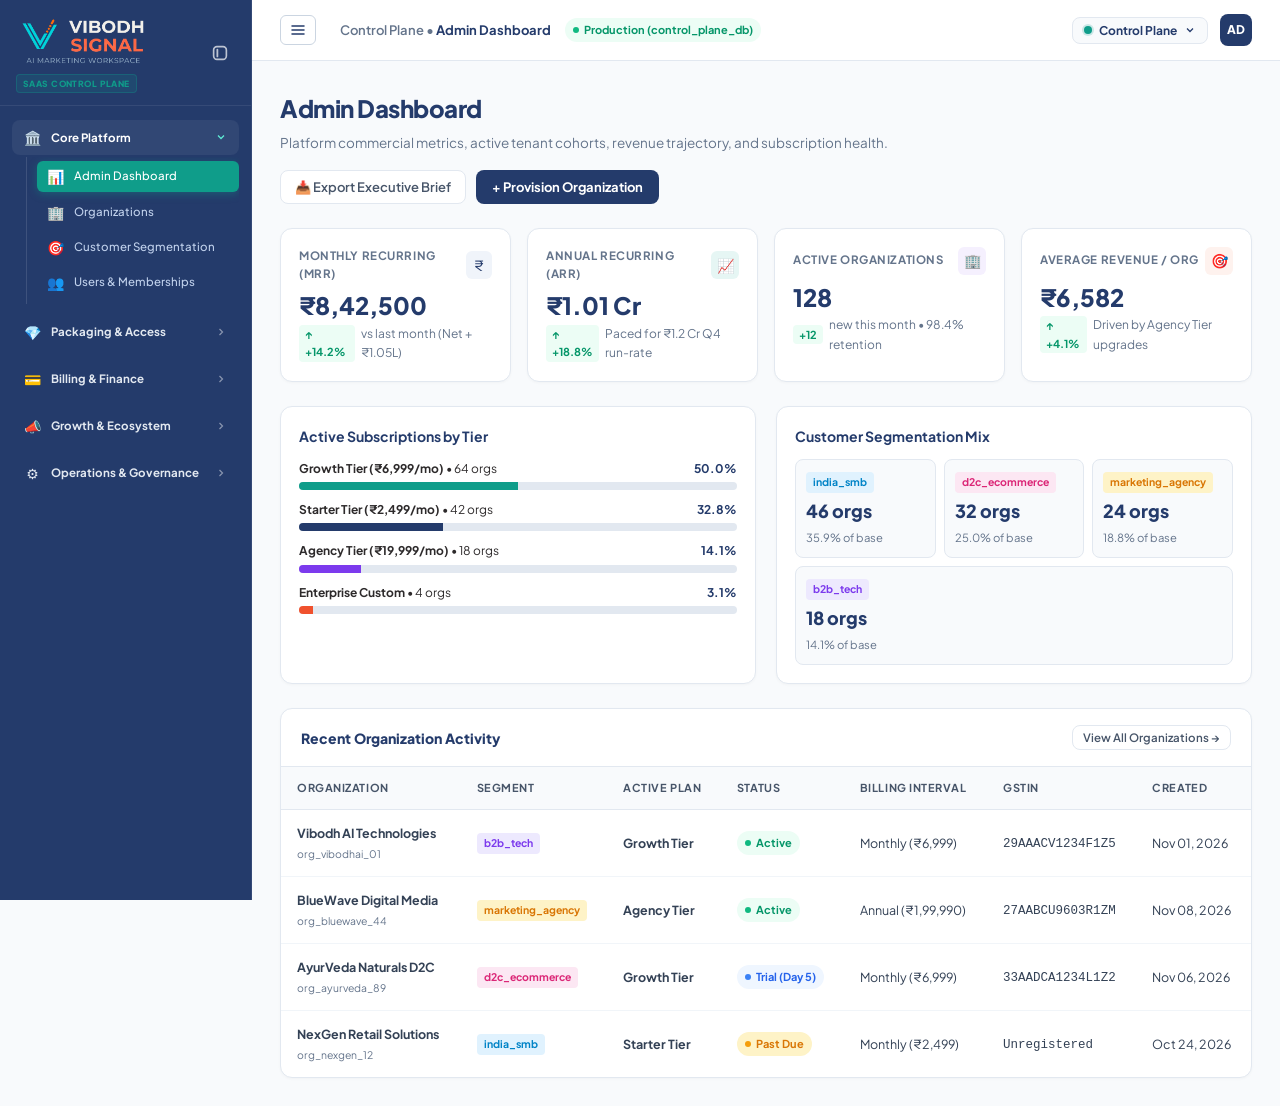
==== control-plane.html @ 2d6dcb95 "feat(platform): implement SaaS Control Plane, Usage Analytics, and collapsible navigation" ====
<!DOCTYPE html>
<html lang="en">
<head>
  <meta charset="UTF-8">
  <meta name="viewport" content="width=device-width, initial-scale=1.0">
  <title>Vibodh Signal — SaaS Control Plane (Admin)</title>
  <link rel="preconnect" href="https://fonts.googleapis.com">
  <link rel="preconnect" href="https://fonts.gstatic.com" crossorigin>
  <link href="https://fonts.googleapis.com/css2?family=Plus+Jakarta+Sans:wght@400;500;600;700;800&family=Inter:wght@400;500;600;700&display=swap" rel="stylesheet">
  <link rel="stylesheet" href="styles.css">
  <link rel="stylesheet" href="admin-platform.css">
  <style>
    /* Control Plane Specific Additions */
    .cp-metric-sub { font-size: 11px; color: #64748B; margin-top: 2px; }
    .cp-flag-toggle {
      position: relative;
      width: 36px;
      height: 20px;
      background: #CBD5E1;
      border-radius: 9999px;
      cursor: pointer;
      transition: background 0.2s;
      display: inline-block;
      vertical-align: middle;
    }
    .cp-flag-toggle.on { background: #0F9D8A; }
    .cp-flag-toggle::after {
      content: '';
      position: absolute;
      top: 2px;
      left: 2px;
      width: 16px;
      height: 16px;
      background: #fff;
      border-radius: 50%;
      transition: transform 0.2s;
    }
    .cp-flag-toggle.on::after { transform: translateX(16px); }
  </style>
</head>
<body>
  <div class="admin-app-container">

    <!-- ═══════════════ SIDEBAR: 18 MODULES ═══════════════ -->
    <aside class="admin-sidebar" id="admin-sidebar">
      <div class="admin-sidebar-header" style="padding:14px 16px 12px;border-bottom:1px solid rgba(255,255,255,0.08);display:flex;align-items:center;justify-content:space-between;gap:8px;">
        <div class="admin-sidebar-brand" style="display:flex;flex-direction:column;gap:4px;">
          <img src="assets/vibodh-signal-logo.png" alt="Vibodh Signal" style="width:138px; height:auto; display:block;">
          <div style="display:flex;align-items:center;gap:6px;">
            <span style="font-size:8.5px;font-weight:800;background:rgba(15,157,138,0.15);color:#0F9D8A;border:1px solid rgba(15,157,138,0.3);padding:1.5px 6px;border-radius:4px;text-transform:uppercase;letter-spacing:.05em;">SaaS Control Plane</span>
          </div>
        </div>
        <div class="admin-sidebar-logo-collapsed" onclick="toggleAdminSidebar()" title="Vibodh Signal — Click to Expand">
          <div class="admin-logo-collapsed-frame">
            <img src="assets/vibodh-signal-mini.png" alt="Vibodh Signal" class="admin-logo-collapsed-img">
          </div>
        </div>
        <button type="button" class="admin-sidebar-toggle-btn" id="cp-sidebar-toggle" onclick="toggleAdminSidebar()" title="Toggle Sidebar">
          <svg class="sidebar-toggle-icon" width="18" height="18" viewBox="0 0 24 24" fill="none" stroke="currentColor" stroke-width="2.2" stroke-linecap="round" stroke-linejoin="round">
            <rect x="3.5" y="3.5" width="17" height="17" rx="4.5"></rect>
            <line x1="8.5" y1="7.5" x2="8.5" y2="16.5" stroke-width="2.4"></line>
          </svg>
        </button>
      </div>

      <nav class="admin-nav" role="navigation">
        <!-- Main Menu 1: Core Platform -->
        <div class="admin-nav-group is-open has-active" id="group-core-platform">
          <button type="button" class="admin-nav-group-header" onclick="toggleNavGroup('core-platform')" title="Core Platform">
            <span class="admin-nav-icon">🏛️</span>
            <span class="admin-nav-label">Core Platform</span>
            <span class="admin-nav-chevron">
              <svg width="12" height="12" viewBox="0 0 24 24" fill="none" stroke="currentColor" stroke-width="2.5"><polyline points="6 9 12 15 18 9"/></svg>
            </span>
          </button>
          <div class="admin-nav-submenu">
            <div class="admin-nav-item active" data-screen="admin-dashboard" title="Admin Dashboard" onclick="switchCpScreen('admin-dashboard')">
              <span class="admin-nav-icon">📊</span>
              <span class="admin-nav-label">Admin Dashboard</span>
            </div>
            <div class="admin-nav-item" data-screen="organizations" title="Organizations" onclick="switchCpScreen('organizations')">
              <span class="admin-nav-icon">🏢</span>
              <span class="admin-nav-label">Organizations</span>
            </div>
            <div class="admin-nav-item" data-screen="segmentation" title="Customer Segmentation" onclick="switchCpScreen('segmentation')">
              <span class="admin-nav-icon">🎯</span>
              <span class="admin-nav-label">Customer Segmentation</span>
            </div>
            <div class="admin-nav-item" data-screen="users-memberships" title="Users & Memberships" onclick="switchCpScreen('users-memberships')">
              <span class="admin-nav-icon">👥</span>
              <span class="admin-nav-label">Users &amp; Memberships</span>
            </div>
          </div>
        </div>

        <!-- Main Menu 2: Packaging & Access -->
        <div class="admin-nav-group" id="group-packaging-access">
          <button type="button" class="admin-nav-group-header" onclick="toggleNavGroup('packaging-access')" title="Packaging & Access">
            <span class="admin-nav-icon">💎</span>
            <span class="admin-nav-label">Packaging &amp; Access</span>
            <span class="admin-nav-chevron">
              <svg width="12" height="12" viewBox="0 0 24 24" fill="none" stroke="currentColor" stroke-width="2.5"><polyline points="6 9 12 15 18 9"/></svg>
            </span>
          </button>
          <div class="admin-nav-submenu">
            <div class="admin-nav-item" data-screen="plans-pricing" title="Plans & Pricing" onclick="switchCpScreen('plans-pricing')">
              <span class="admin-nav-icon">💎</span>
              <span class="admin-nav-label">Plans &amp; Pricing</span>
            </div>
            <div class="admin-nav-item" data-screen="feature-flags" title="Feature Flags" onclick="switchCpScreen('feature-flags')">
              <span class="admin-nav-icon">🚩</span>
              <span class="admin-nav-label">Feature Flags</span>
            </div>
            <div class="admin-nav-item" data-screen="entitlements" title="Entitlements" onclick="switchCpScreen('entitlements')">
              <span class="admin-nav-icon">🛡️</span>
              <span class="admin-nav-label">Entitlements</span>
            </div>
          </div>
        </div>

        <!-- Main Menu 3: Billing & Finance -->
        <div class="admin-nav-group" id="group-billing-finance">
          <button type="button" class="admin-nav-group-header" onclick="toggleNavGroup('billing-finance')" title="Billing & Finance">
            <span class="admin-nav-icon">💳</span>
            <span class="admin-nav-label">Billing &amp; Finance</span>
            <span class="admin-nav-chevron">
              <svg width="12" height="12" viewBox="0 0 24 24" fill="none" stroke="currentColor" stroke-width="2.5"><polyline points="6 9 12 15 18 9"/></svg>
            </span>
          </button>
          <div class="admin-nav-submenu">
            <div class="admin-nav-item" data-screen="subscriptions" title="Subscriptions" onclick="switchCpScreen('subscriptions')">
              <span class="admin-nav-icon">🔄</span>
              <span class="admin-nav-label">Subscriptions</span>
            </div>
            <div class="admin-nav-item" data-screen="payments" title="Payments" onclick="switchCpScreen('payments')">
              <span class="admin-nav-icon">💳</span>
              <span class="admin-nav-label">Payments</span>
            </div>
            <div class="admin-nav-item" data-screen="gst-invoices" title="GST Invoices" onclick="switchCpScreen('gst-invoices')">
              <span class="admin-nav-icon">📑</span>
              <span class="admin-nav-label">GST Invoices</span>
            </div>
            <div class="admin-nav-item" data-screen="agency-billing" title="Agency Billing" onclick="switchCpScreen('agency-billing')">
              <span class="admin-nav-icon">🏛️</span>
              <span class="admin-nav-label">Agency Billing</span>
            </div>
          </div>
        </div>

        <!-- Main Menu 4: Growth & Ecosystem -->
        <div class="admin-nav-group" id="group-growth-ecosystem">
          <button type="button" class="admin-nav-group-header" onclick="toggleNavGroup('growth-ecosystem')" title="Growth & Ecosystem">
            <span class="admin-nav-icon">📣</span>
            <span class="admin-nav-label">Growth &amp; Ecosystem</span>
            <span class="admin-nav-chevron">
              <svg width="12" height="12" viewBox="0 0 24 24" fill="none" stroke="currentColor" stroke-width="2.5"><polyline points="6 9 12 15 18 9"/></svg>
            </span>
          </button>
          <div class="admin-nav-submenu">
            <div class="admin-nav-item" data-screen="promoters-referrals" title="Promoters & Referrals" onclick="switchCpScreen('promoters-referrals')">
              <span class="admin-nav-icon">📣</span>
              <span class="admin-nav-label">Promoters &amp; Referrals</span>
            </div>
            <div class="admin-nav-item" data-screen="commissions" title="Commissions" onclick="switchCpScreen('commissions')">
              <span class="admin-nav-icon">💰</span>
              <span class="admin-nav-label">Commissions</span>
            </div>
            <div class="admin-nav-item" data-screen="academy" title="Vibodh AI Academy" onclick="switchCpScreen('academy')">
              <span class="admin-nav-icon">🎓</span>
              <span class="admin-nav-label">Vibodh AI Academy</span>
            </div>
          </div>
        </div>

        <!-- Main Menu 5: Operations & Governance -->
        <div class="admin-nav-group" id="group-operations-governance">
          <button type="button" class="admin-nav-group-header" onclick="toggleNavGroup('operations-governance')" title="Operations & Governance">
            <span class="admin-nav-icon">⚙️</span>
            <span class="admin-nav-label">Operations &amp; Governance</span>
            <span class="admin-nav-chevron">
              <svg width="12" height="12" viewBox="0 0 24 24" fill="none" stroke="currentColor" stroke-width="2.5"><polyline points="6 9 12 15 18 9"/></svg>
            </span>
          </button>
          <div class="admin-nav-submenu">
            <div class="admin-nav-item" data-screen="support-access" title="Support Access" onclick="switchCpScreen('support-access')">
              <span class="admin-nav-icon">🔑</span>
              <span class="admin-nav-label">Support Access</span>
            </div>
            <div class="admin-nav-item" data-screen="creative-services" title="Creative Services" onclick="switchCpScreen('creative-services')">
              <span class="admin-nav-icon">🎨</span>
              <span class="admin-nav-label">Creative Services</span>
            </div>
            <div class="admin-nav-item" data-screen="audit-logs" title="Audit Logs" onclick="switchCpScreen('audit-logs')">
              <span class="admin-nav-icon">📜</span>
              <span class="admin-nav-label">Audit Logs</span>
            </div>
            <div class="admin-nav-item" data-screen="admin-settings" title="Admin Settings" onclick="switchCpScreen('admin-settings')">
              <span class="admin-nav-icon">⚙️</span>
              <span class="admin-nav-label">Admin Settings</span>
            </div>
          </div>
        </div>
      </nav>
    </aside>

    <!-- ═══════════════ MAIN CONTENT ═══════════════ -->
    <main class="admin-main">
      <!-- Topbar with App Switcher & Environment Indicator -->
      <header class="admin-topbar">
        <div class="admin-topbar-left">
          <button type="button" class="admin-topbar-sidebar-toggle" onclick="toggleAdminSidebar()" title="Toggle Sidebar">
            <svg width="16" height="16" viewBox="0 0 24 24" fill="none" stroke="currentColor" stroke-width="2.2" stroke-linecap="round" stroke-linejoin="round">
              <line x1="3" y1="12" x2="21" y2="12"></line>
              <line x1="3" y1="6" x2="21" y2="6"></line>
              <line x1="3" y1="18" x2="21" y2="18"></line>
            </svg>
          </button>
          <div class="admin-breadcrumb">Control Plane &bull; <strong id="current-screen-title">Admin Dashboard</strong></div>
          <span class="status-pill status-active"><span class="dot"></span> Production (control_plane_db)</span>
        </div>
        <div class="admin-topbar-right">
          <!-- App Switcher -->
          <div class="topbar-app-switcher">
            <button type="button" class="app-switcher-btn" onclick="toggleAppSwitcher(event)">
              <span class="app-dot" style="background:#0F9D8A;"></span>
              <span>Control Plane</span>
              <svg viewBox="0 0 24 24" width="12" height="12" fill="none" stroke="currentColor" stroke-width="2.5"><polyline points="6 9 12 15 18 9"/></svg>
            </button>
            <div class="app-switcher-dropdown" id="app-switcher-dropdown">
              <a href="/dashboard.html" class="app-link"><span class="app-link-badge client">Workspace</span> <div><strong>Customer Workspace</strong><small>Marketing Studio &amp; Brand Hub</small></div></a>
              <a href="/control-plane.html" class="app-link active"><span class="app-link-badge cp">Control Plane</span> <div><strong>SaaS Control Plane</strong><small>Tenants, Subscriptions &amp; GST</small></div></a>
              <a href="/usage-analytics.html" class="app-link"><span class="app-link-badge usage">Usage</span> <div><strong>Usage &amp; Analytics</strong><small>Ledger, Metering &amp; Cost Attribution</small></div></a>
            </div>
          </div>
          <div class="topbar-avatar" style="width:32px;height:32px;border-radius:8px;background:#243B6B;color:#fff;display:flex;align-items:center;justify-content:center;font-weight:800;font-size:12px;">AD</div>
        </div>
      </header>

      <div class="admin-screen-container">

        <!-- ──────────────────────────────────────────────────────────
             SCREEN 1: ADMIN DASHBOARD
        ────────────────────────────────────────────────────────── -->
        <section class="admin-screen active" id="screen-admin-dashboard">
          <div class="admin-screen-header">
            <div class="admin-screen-title">
              <h1>Admin Dashboard</h1>
              <p>Platform commercial metrics, active tenant cohorts, revenue trajectory, and subscription health.</p>
            </div>
            <div class="admin-screen-actions">
              <button class="btn-outline-neutral" onclick="exportData('dashboard')">📥 Export Executive Brief</button>
              <button class="btn-primary-coral" onclick="switchCpScreen('organizations')">+ Provision Organization</button>
            </div>
          </div>

          <!-- KPI Cards -->
          <div class="admin-kpi-grid">
            <div class="admin-kpi-card">
              <div class="kpi-header">
                <span class="kpi-title">Monthly Recurring (MRR)</span>
                <span class="kpi-icon-bubble kpi-icon-indigo">₹</span>
              </div>
              <div class="kpi-value">₹8,42,500</div>
              <div class="kpi-footer">
                <span class="kpi-trend-pill trend-up">↑ +14.2%</span>
                <span>vs last month (Net +₹1.05L)</span>
              </div>
            </div>

            <div class="admin-kpi-card">
              <div class="kpi-header">
                <span class="kpi-title">Annual Recurring (ARR)</span>
                <span class="kpi-icon-bubble kpi-icon-teal">📈</span>
              </div>
              <div class="kpi-value">₹1.01 Cr</div>
              <div class="kpi-footer">
                <span class="kpi-trend-pill trend-up">↑ +18.8%</span>
                <span>Paced for ₹1.2 Cr Q4 run-rate</span>
              </div>
            </div>

            <div class="admin-kpi-card">
              <div class="kpi-header">
                <span class="kpi-title">Active Organizations</span>
                <span class="kpi-icon-bubble kpi-icon-purple">🏢</span>
              </div>
              <div class="kpi-value">128</div>
              <div class="kpi-footer">
                <span class="kpi-trend-pill trend-up">+12</span>
                <span>new this month &bull; 98.4% retention</span>
              </div>
            </div>

            <div class="admin-kpi-card">
              <div class="kpi-header">
                <span class="kpi-title">Average Revenue / Org</span>
                <span class="kpi-icon-bubble kpi-icon-coral">🎯</span>
              </div>
              <div class="kpi-value">₹6,582</div>
              <div class="kpi-footer">
                <span class="kpi-trend-pill trend-up">↑ +4.1%</span>
                <span>Driven by Agency Tier upgrades</span>
              </div>
            </div>
          </div>

          <!-- Plan Distribution & Recent Tenant Table -->
          <div style="display:grid;grid-template-columns: 1fr 1fr; gap:20px; margin-bottom:24px;">
            <div class="admin-kpi-card">
              <h3 style="font-size:14px;font-weight:700;color:#243B6B;margin-bottom:12px;">Active Subscriptions by Tier</h3>
              <div style="display:flex;flex-direction:column;gap:10px;">
                <div>
                  <div style="display:flex;justify-content:space-between;font-size:12px;margin-bottom:4px;">
                    <span><strong>Growth Tier (₹6,999/mo)</strong> &bull; 64 orgs</span>
                    <span style="font-weight:700;color:#243B6B;">50.0%</span>
                  </div>
                  <div style="height:8px;background:#E2E8F0;border-radius:4px;overflow:hidden;"><div style="width:50%;height:100%;background:#0F9D8A;"></div></div>
                </div>
                <div>
                  <div style="display:flex;justify-content:space-between;font-size:12px;margin-bottom:4px;">
                    <span><strong>Starter Tier (₹2,499/mo)</strong> &bull; 42 orgs</span>
                    <span style="font-weight:700;color:#243B6B;">32.8%</span>
                  </div>
                  <div style="height:8px;background:#E2E8F0;border-radius:4px;overflow:hidden;"><div style="width:32.8%;height:100%;background:#243B6B;"></div></div>
                </div>
                <div>
                  <div style="display:flex;justify-content:space-between;font-size:12px;margin-bottom:4px;">
                    <span><strong>Agency Tier (₹19,999/mo)</strong> &bull; 18 orgs</span>
                    <span style="font-weight:700;color:#243B6B;">14.1%</span>
                  </div>
                  <div style="height:8px;background:#E2E8F0;border-radius:4px;overflow:hidden;"><div style="width:14.1%;height:100%;background:#7C3AED;"></div></div>
                </div>
                <div>
                  <div style="display:flex;justify-content:space-between;font-size:12px;margin-bottom:4px;">
                    <span><strong>Enterprise Custom</strong> &bull; 4 orgs</span>
                    <span style="font-weight:700;color:#243B6B;">3.1%</span>
                  </div>
                  <div style="height:8px;background:#E2E8F0;border-radius:4px;overflow:hidden;"><div style="width:3.1%;height:100%;background:#F0512D;"></div></div>
                </div>
              </div>
            </div>

            <div class="admin-kpi-card">
              <h3 style="font-size:14px;font-weight:700;color:#243B6B;margin-bottom:12px;">Customer Segmentation Mix</h3>
              <div style="display:flex;flex-wrap:wrap;gap:8px;">
                <div style="flex:1;min-width:130px;background:#F8FAFC;border:1px solid #E2E8F0;padding:10px;border-radius:8px;">
                  <span class="segment-badge seg-smb">india_smb</span>
                  <div style="font-size:18px;font-weight:800;color:#243B6B;margin-top:4px;">46 orgs</div>
                  <small style="color:#64748B;">35.9% of base</small>
                </div>
                <div style="flex:1;min-width:130px;background:#F8FAFC;border:1px solid #E2E8F0;padding:10px;border-radius:8px;">
                  <span class="segment-badge seg-d2c">d2c_ecommerce</span>
                  <div style="font-size:18px;font-weight:800;color:#243B6B;margin-top:4px;">32 orgs</div>
                  <small style="color:#64748B;">25.0% of base</small>
                </div>
                <div style="flex:1;min-width:130px;background:#F8FAFC;border:1px solid #E2E8F0;padding:10px;border-radius:8px;">
                  <span class="segment-badge seg-agency">marketing_agency</span>
                  <div style="font-size:18px;font-weight:800;color:#243B6B;margin-top:4px;">24 orgs</div>
                  <small style="color:#64748B;">18.8% of base</small>
                </div>
                <div style="flex:1;min-width:130px;background:#F8FAFC;border:1px solid #E2E8F0;padding:10px;border-radius:8px;">
                  <span class="segment-badge seg-b2b">b2b_tech</span>
                  <div style="font-size:18px;font-weight:800;color:#243B6B;margin-top:4px;">18 orgs</div>
                  <small style="color:#64748B;">14.1% of base</small>
                </div>
              </div>
            </div>
          </div>

          <!-- Recent Provisioned Orgs -->
          <div class="admin-table-card">
            <div style="padding:16px 20px;border-bottom:1px solid #E2E8F0;display:flex;justify-content:space-between;align-items:center;">
              <h3 style="font-size:14px;font-weight:800;color:#243B6B;margin:0;">Recent Organization Activity</h3>
              <button class="btn-outline-neutral" style="padding:4px 10px;font-size:11.5px;" onclick="switchCpScreen('organizations')">View All Organizations &rarr;</button>
            </div>
            <table class="admin-table">
              <thead>
                <tr>
                  <th>Organization</th>
                  <th>Segment</th>
                  <th>Active Plan</th>
                  <th>Status</th>
                  <th>Billing Interval</th>
                  <th>GSTIN</th>
                  <th>Created</th>
                </tr>
              </thead>
              <tbody>
                <tr>
                  <td><strong>Vibodh AI Technologies</strong><br><small style="color:#64748B;">org_vibodhai_01</small></td>
                  <td><span class="segment-badge seg-b2b">b2b_tech</span></td>
                  <td><strong>Growth Tier</strong></td>
                  <td><span class="status-pill status-active"><span class="dot"></span> Active</span></td>
                  <td>Monthly (₹6,999)</td>
                  <td><code>29AAACV1234F1Z5</code></td>
                  <td>Nov 01, 2026</td>
                </tr>
                <tr>
                  <td><strong>BlueWave Digital Media</strong><br><small style="color:#64748B;">org_bluewave_44</small></td>
                  <td><span class="segment-badge seg-agency">marketing_agency</span></td>
                  <td><strong>Agency Tier</strong></td>
                  <td><span class="status-pill status-active"><span class="dot"></span> Active</span></td>
                  <td>Annual (₹1,99,990)</td>
                  <td><code>27AABCU9603R1ZM</code></td>
                  <td>Nov 08, 2026</td>
                </tr>
                <tr>
                  <td><strong>AyurVeda Naturals D2C</strong><br><small style="color:#64748B;">org_ayurveda_89</small></td>
                  <td><span class="segment-badge seg-d2c">d2c_ecommerce</span></td>
                  <td><strong>Growth Tier</strong></td>
                  <td><span class="status-pill status-trial"><span class="dot"></span> Trial (Day 5)</span></td>
                  <td>Monthly (₹6,999)</td>
                  <td><code>33AADCA1234L1Z2</code></td>
                  <td>Nov 06, 2026</td>
                </tr>
                <tr>
                  <td><strong>NexGen Retail Solutions</strong><br><small style="color:#64748B;">org_nexgen_12</small></td>
                  <td><span class="segment-badge seg-smb">india_smb</span></td>
                  <td><strong>Starter Tier</strong></td>
                  <td><span class="status-pill status-pastdue"><span class="dot"></span> Past Due</span></td>
                  <td>Monthly (₹2,499)</td>
                  <td><code>Unregistered</code></td>
                  <td>Oct 24, 2026</td>
                </tr>
              </tbody>
            </table>
          </div>
        </section>

        <!-- ──────────────────────────────────────────────────────────
             SCREEN 2: ORGANIZATIONS
        ────────────────────────────────────────────────────────── -->
        <section class="admin-screen" id="screen-organizations">
          <div class="admin-screen-header">
            <div class="admin-screen-title">
              <h1>Organizations</h1>
              <p>Manage multi-tenant organizations, slug identifiers, GSTIN verification, and status controls.</p>
            </div>
            <div class="admin-screen-actions">
              <button class="btn-primary-coral" onclick="openModal('modal-org')">+ Create Organization</button>
            </div>
          </div>

          <div class="admin-filter-bar">
            <div class="admin-search-wrap">
              <svg viewBox="0 0 24 24" fill="none" stroke="currentColor" stroke-width="2"><circle cx="11" cy="11" r="8"/><line x1="21" y1="21" x2="16.65" y2="16.65"/></svg>
              <input type="text" class="admin-search-input" placeholder="Search by name, slug, or GSTIN..." oninput="filterTable(this, 'org-table')">
            </div>
            <div class="admin-filter-controls">
              <select class="admin-select" onchange="filterStatus(this, 'org-table', 3)">
                <option value="">All Statuses</option>
                <option value="Active">Active</option>
                <option value="Trial">Trial</option>
                <option value="Past Due">Past Due</option>
                <option value="Suspended">Suspended</option>
              </select>
              <select class="admin-select">
                <option value="">All Segments</option>
                <option value="india_smb">india_smb</option>
                <option value="d2c_ecommerce">d2c_ecommerce</option>
                <option value="marketing_agency">marketing_agency</option>
                <option value="b2b_tech">b2b_tech</option>
              </select>
            </div>
          </div>

          <div class="admin-table-card">
            <table class="admin-table" id="org-table">
              <thead>
                <tr>
                  <th>Organization &amp; Slug</th>
                  <th>Segment</th>
                  <th>Owner Email</th>
                  <th>Status</th>
                  <th>Active Plan</th>
                  <th>GSTIN</th>
                  <th>Seats</th>
                  <th>Actions</th>
                </tr>
              </thead>
              <tbody>
                <tr>
                  <td><strong>Vibodh AI Technologies</strong><br><small style="color:#64748B;">org_vibodhai_01</small></td>
                  <td><span class="segment-badge seg-b2b">b2b_tech</span></td>
                  <td>sahana@vibodhai.com</td>
                  <td><span class="status-pill status-active"><span class="dot"></span> Active</span></td>
                  <td>Growth Tier</td>
                  <td><code>29AAACV1234F1Z5</code></td>
                  <td>2 / 3</td>
                  <td>
                    <button class="btn-outline-neutral" style="padding:3px 8px;font-size:11px;" onclick="viewOrgDetails('org_vibodhai_01')">Manage</button>
                  </td>
                </tr>
                <tr>
                  <td><strong>BlueWave Digital Media</strong><br><small style="color:#64748B;">org_bluewave_44</small></td>
                  <td><span class="segment-badge seg-agency">marketing_agency</span></td>
                  <td>arun@bluewave.agency</td>
                  <td><span class="status-pill status-active"><span class="dot"></span> Active</span></td>
                  <td>Agency Tier</td>
                  <td><code>27AABCU9603R1ZM</code></td>
                  <td>7 / 10</td>
                  <td>
                    <button class="btn-outline-neutral" style="padding:3px 8px;font-size:11px;">Manage</button>
                  </td>
                </tr>
                <tr>
                  <td><strong>AyurVeda Naturals D2C</strong><br><small style="color:#64748B;">org_ayurveda_89</small></td>
                  <td><span class="segment-badge seg-d2c">d2c_ecommerce</span></td>
                  <td>priya@ayurvedanaturals.in</td>
                  <td><span class="status-pill status-trial"><span class="dot"></span> Trial</span></td>
                  <td>Growth Tier</td>
                  <td><code>33AADCA1234L1Z2</code></td>
                  <td>1 / 3</td>
                  <td>
                    <button class="btn-outline-neutral" style="padding:3px 8px;font-size:11px;">Manage</button>
                  </td>
                </tr>
                <tr>
                  <td><strong>NexGen Retail Solutions</strong><br><small style="color:#64748B;">org_nexgen_12</small></td>
                  <td><span class="segment-badge seg-smb">india_smb</span></td>
                  <td>kiran@nexgenretail.com</td>
                  <td><span class="status-pill status-pastdue"><span class="dot"></span> Past Due</span></td>
                  <td>Starter Tier</td>
                  <td><code>Unregistered</code></td>
                  <td>1 / 1</td>
                  <td>
                    <button class="btn-outline-neutral" style="padding:3px 8px;font-size:11px;">Manage</button>
                  </td>
                </tr>
                <tr>
                  <td><strong>Kavita Creative Studio</strong><br><small style="color:#64748B;">org_kavita_07</small></td>
                  <td><span class="segment-badge seg-creator">creator_solo</span></td>
                  <td>kavita@creatorhub.me</td>
                  <td><span class="status-pill status-active"><span class="dot"></span> Active</span></td>
                  <td>Starter Tier</td>
                  <td><code>Unregistered</code></td>
                  <td>1 / 1</td>
                  <td>
                    <button class="btn-outline-neutral" style="padding:3px 8px;font-size:11px;">Manage</button>
                  </td>
                </tr>
              </tbody>
            </table>
            <div class="admin-table-footer">
              <span>Showing 5 of 128 Organizations</span>
              <div class="pagination-btns">
                <button class="btn-page active">1</button>
                <button class="btn-page">2</button>
                <button class="btn-page">3</button>
                <button class="btn-page">&rarr;</button>
              </div>
            </div>
          </div>
        </section>

        <!-- ──────────────────────────────────────────────────────────
             SCREEN 3: CUSTOMER SEGMENTATION
        ────────────────────────────────────────────────────────── -->
        <section class="admin-screen" id="screen-segmentation">
          <div class="admin-screen-header">
            <div class="admin-screen-title">
              <h1>Customer Segmentation</h1>
              <p>Cohorts configured according to 08-billing-and-entitlements.md: india_smb, d2c_ecommerce, b2b_tech, marketing_agency, creator_solo, enterprise.</p>
            </div>
            <div class="admin-screen-actions">
              <button class="btn-secondary-indigo" onclick="runSegmentationRules()">⚡ Run Re-Segmentation</button>
            </div>
          </div>

          <div style="display:grid;grid-template-columns: repeat(auto-fit, minmax(280px, 1fr)); gap:18px;">
            <div class="admin-kpi-card" style="border-top:4px solid #0284C7;">
              <div style="display:flex;justify-content:space-between;align-items:center;">
                <span class="segment-badge seg-smb">india_smb</span>
                <span style="font-size:11px;font-weight:700;color:#64748B;">46 Orgs (35.9%)</span>
              </div>
              <h3 style="font-size:15px;color:#243B6B;margin:10px 0 6px 0;">India SMB</h3>
              <p style="font-size:12px;color:#64748B;line-height:1.4;">Traditional Indian businesses, retailers, and local service providers. High UPI preference, GST registered or composite scheme.</p>
              <div style="margin-top:14px;padding-top:12px;border-top:1px solid #F1F5F9;font-size:11.5px;color:#334155;">
                <div>Avg ARPU: <strong>₹2,840/mo</strong></div>
                <div>Top Plan: <strong>Starter Tier (78%)</strong></div>
              </div>
            </div>

            <div class="admin-kpi-card" style="border-top:4px solid #DB2777;">
              <div style="display:flex;justify-content:space-between;align-items:center;">
                <span class="segment-badge seg-d2c">d2c_ecommerce</span>
                <span style="font-size:11px;font-weight:700;color:#64748B;">32 Orgs (25.0%)</span>
              </div>
              <h3 style="font-size:15px;color:#243B6B;margin:10px 0 6px 0;">D2C E-commerce</h3>
              <p style="font-size:12px;color:#64748B;line-height:1.4;">Direct-to-consumer lifestyle, fashion, beauty brands. Heavy visual creative &amp; product image generation demands.</p>
              <div style="margin-top:14px;padding-top:12px;border-top:1px solid #F1F5F9;font-size:11.5px;color:#334155;">
                <div>Avg ARPU: <strong>₹7,450/mo</strong></div>
                <div>Top Plan: <strong>Growth Tier (84%)</strong></div>
              </div>
            </div>

            <div class="admin-kpi-card" style="border-top:4px solid #D97706;">
              <div style="display:flex;justify-content:space-between;align-items:center;">
                <span class="segment-badge seg-agency">marketing_agency</span>
                <span style="font-size:11px;font-weight:700;color:#64748B;">24 Orgs (18.8%)</span>
              </div>
              <h3 style="font-size:15px;color:#243B6B;margin:10px 0 6px 0;">Marketing Agency</h3>
              <p style="font-size:12px;color:#64748B;line-height:1.4;">Digital marketing &amp; performance agencies managing multi-client workspaces, approval queues, and client billing passes.</p>
              <div style="margin-top:14px;padding-top:12px;border-top:1px solid #F1F5F9;font-size:11.5px;color:#334155;">
                <div>Avg ARPU: <strong>₹21,800/mo</strong></div>
                <div>Top Plan: <strong>Agency Tier (92%)</strong></div>
              </div>
            </div>

            <div class="admin-kpi-card" style="border-top:4px solid #7C3AED;">
              <div style="display:flex;justify-content:space-between;align-items:center;">
                <span class="segment-badge seg-b2b">b2b_tech</span>
                <span style="font-size:11px;font-weight:700;color:#64748B;">18 Orgs (14.1%)</span>
              </div>
              <h3 style="font-size:15px;color:#243B6B;margin:10px 0 6px 0;">B2B Tech &amp; SaaS</h3>
              <p style="font-size:12px;color:#64748B;line-height:1.4;">Technology providers, software companies, and IT consultancies prioritizing thought leadership on LinkedIn &amp; Twitter/X.</p>
              <div style="margin-top:14px;padding-top:12px;border-top:1px solid #F1F5F9;font-size:11.5px;color:#334155;">
                <div>Avg ARPU: <strong>₹8,120/mo</strong></div>
                <div>Top Plan: <strong>Growth + Addons</strong></div>
              </div>
            </div>

            <div class="admin-kpi-card" style="border-top:4px solid #16A34A;">
              <div style="display:flex;justify-content:space-between;align-items:center;">
                <span class="segment-badge seg-creator">creator_solo</span>
                <span style="font-size:11px;font-weight:700;color:#64748B;">5 Orgs (3.9%)</span>
              </div>
              <h3 style="font-size:15px;color:#243B6B;margin:10px 0 6px 0;">Creator &amp; Solo</h3>
              <p style="font-size:12px;color:#64748B;line-height:1.4;">Solo entrepreneurs, influencers, and independent content creators needing personal brand automation.</p>
              <div style="margin-top:14px;padding-top:12px;border-top:1px solid #F1F5F9;font-size:11.5px;color:#334155;">
                <div>Avg ARPU: <strong>₹2,499/mo</strong></div>
                <div>Top Plan: <strong>Starter Tier</strong></div>
              </div>
            </div>

            <div class="admin-kpi-card" style="border-top:4px solid #6B21A8;">
              <div style="display:flex;justify-content:space-between;align-items:center;">
                <span class="segment-badge seg-enterprise">enterprise</span>
                <span style="font-size:11px;font-weight:700;color:#64748B;">3 Orgs (2.3%)</span>
              </div>
              <h3 style="font-size:15px;color:#243B6B;margin:10px 0 6px 0;">Enterprise</h3>
              <p style="font-size:12px;color:#64748B;line-height:1.4;">Large multinational corporates requiring SSO/SAML, dedicated IP pools, custom MSA, and custom SLAs.</p>
              <div style="margin-top:14px;padding-top:12px;border-top:1px solid #F1F5F9;font-size:11.5px;color:#334155;">
                <div>Avg ARPU: <strong>₹85,000/mo</strong></div>
                <div>Top Plan: <strong>Enterprise Contract</strong></div>
              </div>
            </div>
          </div>
        </section>

        <!-- ──────────────────────────────────────────────────────────
             SCREEN 4: USERS & MEMBERSHIPS
        ────────────────────────────────────────────────────────── -->
        <section class="admin-screen" id="screen-users-memberships">
          <div class="admin-screen-header">
            <div class="admin-screen-title">
              <h1>Users &amp; Memberships</h1>
              <p>Role-Based Access Control (RBAC): Owner, Admin, Creator, Reviewer, and Viewer across organizations.</p>
            </div>
            <div class="admin-screen-actions">
              <button class="btn-primary-coral" onclick="showToast('Invite sent to new workspace collaborator!', '✉️')">+ Invite User</button>
            </div>
          </div>

          <div class="admin-table-card">
            <table class="admin-table">
              <thead>
                <tr>
                  <th>User &amp; Email</th>
                  <th>Organization</th>
                  <th>Role</th>
                  <th>Seat Type</th>
                  <th>Status</th>
                  <th>Last Active</th>
                  <th>Actions</th>
                </tr>
              </thead>
              <tbody>
                <tr>
                  <td><strong>Sahana B V</strong><br><small style="color:#64748B;">sahana@vibodhai.com</small></td>
                  <td>Vibodh AI Technologies</td>
                  <td><span class="status-pill status-active">Owner</span></td>
                  <td>Billable Seat</td>
                  <td><span class="status-pill status-active"><span class="dot"></span> Active</span></td>
                  <td>2 mins ago</td>
                  <td><button class="btn-outline-neutral" style="padding:2px 6px;font-size:11px;">Edit Role</button></td>
                </tr>
                <tr>
                  <td><strong>Rohan Verma</strong><br><small style="color:#64748B;">rohan@vibodhai.com</small></td>
                  <td>Vibodh AI Technologies</td>
                  <td><span class="status-pill status-trial">Creator</span></td>
                  <td>Billable Seat</td>
                  <td><span class="status-pill status-active"><span class="dot"></span> Active</span></td>
                  <td>1 hour ago</td>
                  <td><button class="btn-outline-neutral" style="padding:2px 6px;font-size:11px;">Edit Role</button></td>
                </tr>
                <tr>
                  <td><strong>Kavya Sharma</strong><br><small style="color:#64748B;">kavya@clientbrand.com</small></td>
                  <td>Vibodh AI Technologies</td>
                  <td><span class="status-pill status-canceled">Reviewer</span></td>
                  <td>Free Seat</td>
                  <td><span class="status-pill status-active"><span class="dot"></span> Active</span></td>
                  <td>Yesterday</td>
                  <td><button class="btn-outline-neutral" style="padding:2px 6px;font-size:11px;">Edit Role</button></td>
                </tr>
                <tr>
                  <td><strong>Arun Kumar</strong><br><small style="color:#64748B;">arun@bluewave.agency</small></td>
                  <td>BlueWave Digital Media</td>
                  <td><span class="status-pill status-active">Owner</span></td>
                  <td>Billable Seat</td>
                  <td><span class="status-pill status-active"><span class="dot"></span> Active</span></td>
                  <td>3 hours ago</td>
                  <td><button class="btn-outline-neutral" style="padding:2px 6px;font-size:11px;">Edit Role</button></td>
                </tr>
              </tbody>
            </table>
          </div>
        </section>

        <!-- ──────────────────────────────────────────────────────────
             SCREEN 5: PLANS & PRICING
        ────────────────────────────────────────────────────────── -->
        <section class="admin-screen" id="screen-plans-pricing">
          <div class="admin-screen-header">
            <div class="admin-screen-title">
              <h1>Plans &amp; Pricing</h1>
              <p>Immutable plan versions in control_plane_db. Active version: <code>v2.1_2026_q4</code>.</p>
            </div>
            <div class="admin-screen-actions">
              <button class="btn-outline-neutral" onclick="showToast('Cloned plan draft ready for review.', '📋')">Clone as New Version</button>
            </div>
          </div>

          <div style="display:grid;grid-template-columns: repeat(3, 1fr); gap:20px;">
            <!-- Starter -->
            <div class="admin-kpi-card" style="border-top:4px solid #243B6B;">
              <span class="segment-badge" style="background:#F1F5F9;color:#243B6B;">Starter Plan</span>
              <div style="font-size:24px;font-weight:800;color:#243B6B;margin:10px 0 2px 0;">₹2,499 <small style="font-size:12px;color:#64748B;">+ GST / mo</small></div>
              <p style="font-size:11.5px;color:#64748B;">₹6,747/quarter (-10%) &bull; ₹24,890/year (-17%)</p>
              <ul style="font-size:12px;color:#334155;margin:14px 0;line-height:1.9;">
                <li>✓ 1 Brand Identity</li>
                <li>✓ 3 Connected Social Profiles</li>
                <li>✓ <strong>250 AI Credits / month</strong></li>
                <li>✓ 1 Team Seat</li>
                <li>✓ 60-day Post History</li>
              </ul>
              <div style="font-size:11px;color:#64748B;">Active Subscribers: <strong>42 Orgs</strong></div>
            </div>

            <!-- Growth -->
            <div class="admin-kpi-card" style="border:2px solid #0F9D8A;box-shadow:0 6px 16px rgba(15,157,138,0.12);">
              <div style="display:flex;justify-content:space-between;align-items:center;">
                <span class="segment-badge" style="background:#E6F6F4;color:#0F9D8A;">Growth Plan</span>
                <span style="font-size:9.5px;background:#0F9D8A;color:#fff;padding:2px 6px;border-radius:4px;font-weight:800;">MOST POPULAR</span>
              </div>
              <div style="font-size:24px;font-weight:800;color:#243B6B;margin:10px 0 2px 0;">₹6,999 <small style="font-size:12px;color:#64748B;">+ GST / mo</small></div>
              <p style="font-size:11.5px;color:#64748B;">₹18,897/quarter (-10%) &bull; ₹69,710/year (-17%)</p>
              <ul style="font-size:12px;color:#334155;margin:14px 0;line-height:1.9;">
                <li>✓ 3 Brand Identities</li>
                <li>✓ 10 Connected Social Profiles</li>
                <li>✓ <strong>1,000 AI Credits / month</strong></li>
                <li>✓ 3 Team Seats</li>
                <li>✓ Approval Workflow &amp; Guardrails</li>
                <li>✓ Unlimited Scheduling</li>
              </ul>
              <div style="font-size:11px;color:#64748B;">Active Subscribers: <strong>64 Orgs</strong></div>
            </div>

            <!-- Agency -->
            <div class="admin-kpi-card" style="border-top:4px solid #7C3AED;">
              <span class="segment-badge" style="background:#F5F0FE;color:#7C3AED;">Agency Plan</span>
              <div style="font-size:24px;font-weight:800;color:#243B6B;margin:10px 0 2px 0;">₹19,999 <small style="font-size:12px;color:#64748B;">+ GST / mo</small></div>
              <p style="font-size:11.5px;color:#64748B;">₹53,997/quarter (-10%) &bull; ₹1,99,190/year (-17%)</p>
              <ul style="font-size:12px;color:#334155;margin:14px 0;line-height:1.9;">
                <li>✓ 10 Brand Identities</li>
                <li>✓ 35 Connected Social Profiles</li>
                <li>✓ <strong>3,500 AI Credits / month</strong></li>
                <li>✓ 10 Team Seats</li>
                <li>✓ Multi-Tenant Agency Hub</li>
                <li>✓ Client Approval Portals (Free Reviewers)</li>
                <li>✓ API Access Included</li>
              </ul>
              <div style="font-size:11px;color:#64748B;">Active Subscribers: <strong>18 Orgs</strong></div>
            </div>
          </div>
        </section>

        <!-- ──────────────────────────────────────────────────────────
             SCREEN 6: FEATURE FLAGS
        ────────────────────────────────────────────────────────── -->
        <section class="admin-screen" id="screen-feature-flags">
          <div class="admin-screen-header">
            <div class="admin-screen-title">
              <h1>Feature Flags</h1>
              <p>Dynamic rollout stages: internal, beta, 10%, 50%, 100% with emergency kill switches.</p>
            </div>
            <div class="admin-screen-actions">
              <button class="btn-primary-coral" onclick="showToast('New flag created in control_plane_db', '🚩')">+ Add Flag</button>
            </div>
          </div>

          <div class="admin-table-card">
            <table class="admin-table">
              <thead>
                <tr>
                  <th>Feature Flag Key</th>
                  <th>Description</th>
                  <th>Rollout Stage</th>
                  <th>Target Cohort</th>
                  <th>Kill Switch</th>
                  <th>Last Modified</th>
                </tr>
              </thead>
              <tbody>
                <tr>
                  <td><code>veo_video_generation_v2</code></td>
                  <td>Veo 1080p motion video generator in Studio</td>
                  <td><span class="status-pill status-active">100% Rollout</span></td>
                  <td>Growth, Agency</td>
                  <td><span class="cp-flag-toggle on" onclick="this.classList.toggle('on')"></span></td>
                  <td>Nov 04, 2026</td>
                </tr>
                <tr>
                  <td><code>whatsapp_broadcast_pipeline</code></td>
                  <td>Automated WhatsApp business marketing campaigns</td>
                  <td><span class="status-pill status-trial">Beta (10%)</span></td>
                  <td>india_smb</td>
                  <td><span class="cp-flag-toggle on" onclick="this.classList.toggle('on')"></span></td>
                  <td>Nov 07, 2026</td>
                </tr>
                <tr>
                  <td><code>multi_account_meta_ads</code></td>
                  <td>Cross-organization Facebook &amp; Instagram ad orchestrator</td>
                  <td><span class="status-pill status-active">50% Rollout</span></td>
                  <td>marketing_agency</td>
                  <td><span class="cp-flag-toggle on" onclick="this.classList.toggle('on')"></span></td>
                  <td>Nov 02, 2026</td>
                </tr>
                <tr>
                  <td><code>ai_voiceover_cloning</code></td>
                  <td>Custom neural voice replication for video ads</td>
                  <td><span class="status-pill status-pastdue">Internal Only</span></td>
                  <td>Vibodh Internal</td>
                  <td><span class="cp-flag-toggle" onclick="this.classList.toggle('on')"></span></td>
                  <td>Oct 29, 2026</td>
                </tr>
              </tbody>
            </table>
          </div>
        </section>

        <!-- ──────────────────────────────────────────────────────────
             SCREEN 7: ENTITLEMENTS
        ────────────────────────────────────────────────────────── -->
        <section class="admin-screen" id="screen-entitlements">
          <div class="admin-screen-header">
            <div class="admin-screen-title">
              <h1>Entitlements Matrix</h1>
              <p>Centralized resource limits enforced across client and server layers.</p>
            </div>
          </div>

          <div class="admin-table-card">
            <table class="admin-table">
              <thead>
                <tr>
                  <th>Entitlement Key</th>
                  <th>Type</th>
                  <th>Starter Limit</th>
                  <th>Growth Limit</th>
                  <th>Agency Limit</th>
                  <th>Enforcement Mode</th>
                </tr>
              </thead>
              <tbody>
                <tr>
                  <td><code>brands_count</code></td>
                  <td>Numeric Max</td>
                  <td>1 Brand</td>
                  <td>3 Brands</td>
                  <td>10 Brands</td>
                  <td><span class="status-pill status-active">Hard Cap (Block)</span></td>
                </tr>
                <tr>
                  <td><code>social_profiles_count</code></td>
                  <td>Numeric Max</td>
                  <td>3 Profiles</td>
                  <td>10 Profiles</td>
                  <td>35 Profiles</td>
                  <td><span class="status-pill status-active">Hard Cap (Block)</span></td>
                </tr>
                <tr>
                  <td><code>monthly_ai_credits</code></td>
                  <td>Metering / Bal</td>
                  <td>250 Credits</td>
                  <td>1,000 Credits</td>
                  <td>3,500 Credits</td>
                  <td><span class="status-pill status-active">Balance Check &amp; Lock</span></td>
                </tr>
                <tr>
                  <td><code>team_seats</code></td>
                  <td>Numeric Max</td>
                  <td>1 Seat</td>
                  <td>3 Seats</td>
                  <td>10 Seats</td>
                  <td><span class="status-pill status-active">Hard Cap (Block)</span></td>
                </tr>
                <tr>
                  <td><code>approval_workflows</code></td>
                  <td>Boolean Feature</td>
                  <td>✕ Disabled</td>
                  <td>✓ Enabled</td>
                  <td>✓ Enabled</td>
                  <td><span class="status-pill status-active">Feature Gate</span></td>
                </tr>
                <tr>
                  <td><code>video_max_duration_sec</code></td>
                  <td>Numeric Max</td>
                  <td>0 sec</td>
                  <td>30 sec</td>
                  <td>60 sec</td>
                  <td><span class="status-pill status-active">Input Constraint</span></td>
                </tr>
                <tr>
                  <td><code>api_access</code></td>
                  <td>Boolean Feature</td>
                  <td>✕ Disabled</td>
                  <td>✕ Disabled</td>
                  <td>✓ Enabled</td>
                  <td><span class="status-pill status-active">Feature Gate</span></td>
                </tr>
              </tbody>
            </table>
          </div>
        </section>

        <!-- ──────────────────────────────────────────────────────────
             SCREEN 8: SUBSCRIPTIONS
        ────────────────────────────────────────────────────────── -->
        <section class="admin-screen" id="screen-subscriptions">
          <div class="admin-screen-header">
            <div class="admin-screen-title">
              <h1>Subscriptions</h1>
              <p>Active commercial agreements, renewal dates, payment cycles, and cancellation status.</p>
            </div>
          </div>

          <div class="admin-table-card">
            <table class="admin-table">
              <thead>
                <tr>
                  <th>Subscription ID</th>
                  <th>Organization</th>
                  <th>Plan Tier</th>
                  <th>Interval</th>
                  <th>Status</th>
                  <th>Next Renewal</th>
                  <th>MRR Base</th>
                  <th>Actions</th>
                </tr>
              </thead>
              <tbody>
                <tr>
                  <td><code>sub_vibodh_091</code></td>
                  <td>Vibodh AI Technologies</td>
                  <td>Growth Tier</td>
                  <td>Monthly</td>
                  <td><span class="status-pill status-active"><span class="dot"></span> Active</span></td>
                  <td>Dec 15, 2026</td>
                  <td>₹6,999</td>
                  <td><button class="btn-outline-neutral" style="padding:2px 6px;font-size:11px;">Inspect</button></td>
                </tr>
                <tr>
                  <td><code>sub_bluewave_441</code></td>
                  <td>BlueWave Digital Media</td>
                  <td>Agency Tier</td>
                  <td>Annual</td>
                  <td><span class="status-pill status-active"><span class="dot"></span> Active</span></td>
                  <td>Nov 08, 2027</td>
                  <td>₹16,666</td>
                  <td><button class="btn-outline-neutral" style="padding:2px 6px;font-size:11px;">Inspect</button></td>
                </tr>
                <tr>
                  <td><code>sub_ayurveda_892</code></td>
                  <td>AyurVeda Naturals D2C</td>
                  <td>Growth Tier</td>
                  <td>Monthly</td>
                  <td><span class="status-pill status-trial"><span class="dot"></span> Trial</span></td>
                  <td>Nov 19, 2026</td>
                  <td>₹0</td>
                  <td><button class="btn-outline-neutral" style="padding:2px 6px;font-size:11px;">Inspect</button></td>
                </tr>
                <tr>
                  <td><code>sub_nexgen_120</code></td>
                  <td>NexGen Retail Solutions</td>
                  <td>Starter Tier</td>
                  <td>Monthly</td>
                  <td><span class="status-pill status-pastdue"><span class="dot"></span> Past Due</span></td>
                  <td>Nov 02, 2026</td>
                  <td>₹2,499</td>
                  <td><button class="btn-outline-neutral" style="padding:2px 6px;font-size:11px;">Retry Card</button></td>
                </tr>
              </tbody>
            </table>
          </div>
        </section>

        <!-- ──────────────────────────────────────────────────────────
             SCREEN 9: PAYMENTS
        ────────────────────────────────────────────────────────── -->
        <section class="admin-screen" id="screen-payments">
          <div class="admin-screen-header">
            <div class="admin-screen-title">
              <h1>Payments &amp; Transactions</h1>
              <p>Razorpay &amp; Stripe gateway webhooks, idempotency key validation, and settlements.</p>
            </div>
          </div>

          <div class="admin-table-card">
            <table class="admin-table">
              <thead>
                <tr>
                  <th>Payment ID</th>
                  <th>Idempotency Key</th>
                  <th>Organization</th>
                  <th>Amount</th>
                  <th>Method</th>
                  <th>Gateway Ref</th>
                  <th>Status</th>
                  <th>Timestamp</th>
                </tr>
              </thead>
              <tbody>
                <tr>
                  <td><code>pay_razor_9918</code></td>
                  <td><code>idemp_sub_vibodh_dec26</code></td>
                  <td>Vibodh AI Technologies</td>
                  <td>₹8,259 (incl. 18% GST)</td>
                  <td>UPI (Auto-Pay)</td>
                  <td><code>rzp_live_pay_01A</code></td>
                  <td><span class="status-pill status-active"><span class="dot"></span> Captured</span></td>
                  <td>Nov 11, 2026 09:30</td>
                </tr>
                <tr>
                  <td><code>pay_razor_9917</code></td>
                  <td><code>idemp_topup_500_blue</code></td>
                  <td>BlueWave Digital Media</td>
                  <td>₹5,074 (incl. 18% GST)</td>
                  <td>Visa &bull;&bull;&bull;&bull; 4242</td>
                  <td><code>rzp_live_pay_02B</code></td>
                  <td><span class="status-pill status-active"><span class="dot"></span> Captured</span></td>
                  <td>Nov 10, 2026 16:45</td>
                </tr>
                <tr>
                  <td><code>pay_razor_9916</code></td>
                  <td><code>idemp_sub_nexgen_nov26</code></td>
                  <td>NexGen Retail Solutions</td>
                  <td>₹2,949 (incl. 18% GST)</td>
                  <td>Mastercard &bull;&bull;&bull;&bull; 8812</td>
                  <td><code>rzp_live_pay_03C</code></td>
                  <td><span class="status-pill status-failed"><span class="dot"></span> Failed (Insufficient Funds)</span></td>
                  <td>Nov 08, 2026 11:20</td>
                </tr>
              </tbody>
            </table>
          </div>
        </section>

        <!-- ──────────────────────────────────────────────────────────
             SCREEN 10: GST INVOICES
        ────────────────────────────────────────────────────────── -->
        <section class="admin-screen" id="screen-gst-invoices">
          <div class="admin-screen-header">
            <div class="admin-screen-title">
              <h1>GST Invoices</h1>
              <p>B2B and B2C tax invoices under SAC 998314. Computes CGST (9%) + SGST (9%) for Karnataka (29) vs IGST (18%) interstate.</p>
            </div>
            <div class="admin-screen-actions">
              <button class="btn-primary-coral" onclick="showInvoiceModal('INV-2026-11-001')">👁️ Preview Sample Tax Invoice</button>
            </div>
          </div>

          <div class="admin-table-card">
            <table class="admin-table">
              <thead>
                <tr>
                  <th>Invoice #</th>
                  <th>Organization &amp; Buyer GSTIN</th>
                  <th>SAC Code</th>
                  <th>Base Taxable</th>
                  <th>Tax Breakdown</th>
                  <th>Total Amount</th>
                  <th>Status</th>
                  <th>PDF Invoice</th>
                </tr>
              </thead>
              <tbody>
                <tr>
                  <td><strong>INV-2026-11-001</strong><br><small>Nov 11, 2026</small></td>
                  <td>Vibodh AI Technologies Pvt Ltd<br><code>29AAACV1234F1Z5</code> (Intra-State)</td>
                  <td>998314</td>
                  <td>₹6,999.00</td>
                  <td>CGST 9% (₹629.91)<br>SGST 9% (₹629.91)</td>
                  <td><strong>₹8,258.82</strong></td>
                  <td><span class="status-pill status-active"><span class="dot"></span> Paid</span></td>
                  <td><button class="btn-outline-neutral" style="padding:2px 6px;font-size:11px;" onclick="showInvoiceModal('INV-2026-11-001')">Download PDF</button></td>
                </tr>
                <tr>
                  <td><strong>INV-2026-11-002</strong><br><small>Nov 08, 2026</small></td>
                  <td>BlueWave Digital Media LLP<br><code>27AABCU9603R1ZM</code> (Inter-State: MH)</td>
                  <td>998314</td>
                  <td>₹1,99,990.00</td>
                  <td>IGST 18% (₹35,998.20)</td>
                  <td><strong>₹2,35,988.20</strong></td>
                  <td><span class="status-pill status-active"><span class="dot"></span> Paid</span></td>
                  <td><button class="btn-outline-neutral" style="padding:2px 6px;font-size:11px;" onclick="showInvoiceModal('INV-2026-11-002')">Download PDF</button></td>
                </tr>
                <tr>
                  <td><strong>INV-2026-11-003</strong><br><small>Nov 05, 2026</small></td>
                  <td>AyurVeda Naturals D2C<br><code>33AADCA1234L1Z2</code> (Inter-State: TN)</td>
                  <td>998314</td>
                  <td>₹2,250.00 (250 Top-up)</td>
                  <td>IGST 18% (₹405.00)</td>
                  <td><strong>₹2,655.00</strong></td>
                  <td><span class="status-pill status-active"><span class="dot"></span> Paid</span></td>
                  <td><button class="btn-outline-neutral" style="padding:2px 6px;font-size:11px;" onclick="showInvoiceModal('INV-2026-11-003')">Download PDF</button></td>
                </tr>
              </tbody>
            </table>
          </div>
        </section>

        <!-- ──────────────────────────────────────────────────────────
             SCREEN 11: AGENCY BILLING
        ────────────────────────────────────────────────────────── -->
        <section class="admin-screen" id="screen-agency-billing">
          <div class="admin-screen-header">
            <div class="admin-screen-title">
              <h1>Agency Billing</h1>
              <p>Supports pooled agency credit allocation or independent client workspace billing.</p>
            </div>
          </div>

          <div class="admin-table-card">
            <table class="admin-table">
              <thead>
                <tr>
                  <th>Agency Organization</th>
                  <th>Client Workspaces</th>
                  <th>Billing Mode</th>
                  <th>Pooled Monthly Credits</th>
                  <th>Credits Used</th>
                  <th>Remaining</th>
                  <th>Status</th>
                </tr>
              </thead>
              <tbody>
                <tr>
                  <td><strong>BlueWave Digital Media</strong></td>
                  <td>8 active clients</td>
                  <td><span class="status-pill status-active">Pooled Agency Plan</span></td>
                  <td>3,500 Credits</td>
                  <td>1,840</td>
                  <td><strong>1,660</strong></td>
                  <td><span class="status-pill status-active"><span class="dot"></span> Healthy</span></td>
                </tr>
                <tr>
                  <td><strong>Apex Growth Partners</strong></td>
                  <td>4 active clients</td>
                  <td><span class="status-pill status-trial">Client Self-Pay</span></td>
                  <td>Independent / Client</td>
                  <td>980</td>
                  <td><strong>Varies</strong></td>
                  <td><span class="status-pill status-active"><span class="dot"></span> Healthy</span></td>
                </tr>
              </tbody>
            </table>
          </div>
        </section>

        <!-- ──────────────────────────────────────────────────────────
             SCREEN 12: PROMOTERS & REFERRALS
        ────────────────────────────────────────────────────────── -->
        <section class="admin-screen" id="screen-promoters-referrals">
          <div class="admin-screen-header">
            <div class="admin-screen-title">
              <h1>Promoters &amp; Referrals</h1>
              <p>Promoter referral links, 60-day attribution window, click conversion tracking.</p>
            </div>
            <div class="admin-screen-actions">
              <button class="btn-primary-coral" onclick="showToast('New promoter approved and vanity link generated.', '📣')">+ Register Promoter</button>
            </div>
          </div>

          <div class="admin-table-card">
            <table class="admin-table">
              <thead>
                <tr>
                  <th>Promoter Name</th>
                  <th>Vanity Referral Code</th>
                  <th>Attributed Clicks</th>
                  <th>Conversions</th>
                  <th>Conv. Rate</th>
                  <th>KYC Status</th>
                  <th>Status</th>
                </tr>
              </thead>
              <tbody>
                <tr>
                  <td><strong>Vikram Malhotra</strong><br><small>Growth Marketer &bull; Bangalore</small></td>
                  <td><code>vibodh.com/r/vikramgrowth</code></td>
                  <td>1,420</td>
                  <td>18 Subscriptions</td>
                  <td>1.27%</td>
                  <td><span class="status-pill status-active">KYC Verified</span></td>
                  <td><span class="status-pill status-active"><span class="dot"></span> Active</span></td>
                </tr>
                <tr>
                  <td><strong>Pooja Singhania</strong><br><small>Agency Consultant &bull; Mumbai</small></td>
                  <td><code>vibodh.com/r/pooja-agency</code></td>
                  <td>890</td>
                  <td>12 Subscriptions</td>
                  <td>1.35%</td>
                  <td><span class="status-pill status-trial">Lazy KYC Pending</span></td>
                  <td><span class="status-pill status-active"><span class="dot"></span> Active</span></td>
                </tr>
              </tbody>
            </table>
          </div>
        </section>

        <!-- ──────────────────────────────────────────────────────────
             SCREEN 13: COMMISSIONS
        ────────────────────────────────────────────────────────── -->
        <section class="admin-screen" id="screen-commissions">
          <div class="admin-screen-header">
            <div class="admin-screen-title">
              <h1>Commissions &amp; Payouts</h1>
              <p>5% net recurring subscription base for 12 months. Enforces Section 194H 2% TDS withholding.</p>
            </div>
          </div>

          <div class="admin-table-card">
            <table class="admin-table">
              <thead>
                <tr>
                  <th>Promoter</th>
                  <th>Net Base (Excl. GST)</th>
                  <th>Commission Rate</th>
                  <th>Gross Commission</th>
                  <th>TDS 2% (Sec 194H)</th>
                  <th>Net Payable</th>
                  <th>Payout Status</th>
                </tr>
              </thead>
              <tbody>
                <tr>
                  <td><strong>Vikram Malhotra</strong></td>
                  <td>₹1,26,000</td>
                  <td>5% Recurring (12 mo)</td>
                  <td>₹6,300</td>
                  <td>-₹126 (2%)</td>
                  <td><strong>₹6,174</strong></td>
                  <td><span class="status-pill status-active">Paid via NEFT</span></td>
                </tr>
                <tr>
                  <td><strong>Pooja Singhania</strong></td>
                  <td>₹84,000</td>
                  <td>5% Recurring (12 mo)</td>
                  <td>₹4,200</td>
                  <td>-₹84 (2%)</td>
                  <td><strong>₹4,116</strong></td>
                  <td><span class="status-pill status-trial">Ready for Payout</span></td>
                </tr>
              </tbody>
            </table>
          </div>
        </section>

        <!-- ──────────────────────────────────────────────────────────
             SCREEN 14: VIBODH AI ACADEMY
        ────────────────────────────────────────────────────────── -->
        <section class="admin-screen" id="screen-academy">
          <div class="admin-screen-header">
            <div class="admin-screen-title">
              <h1>Vibodh AI Academy</h1>
              <p>Agency partner training, LMS module completions, and Vibodh Certified Marketer badging.</p>
            </div>
          </div>

          <div class="admin-kpi-grid">
            <div class="admin-kpi-card">
              <span class="kpi-title">Enrolled Agency Students</span>
              <div class="kpi-value">184</div>
            </div>
            <div class="admin-kpi-card">
              <span class="kpi-title">Certified Marketers</span>
              <div class="kpi-value">46</div>
            </div>
            <div class="admin-kpi-card">
              <span class="kpi-title">Course Modules</span>
              <div class="kpi-value">6 Completed</div>
            </div>
          </div>
        </section>

        <!-- ──────────────────────────────────────────────────────────
             SCREEN 15: SUPPORT ACCESS
        ────────────────────────────────────────────────────────── -->
        <section class="admin-screen" id="screen-support-access">
          <div class="admin-screen-header">
            <div class="admin-screen-title">
              <h1>Support Access &amp; Impersonation</h1>
              <p>Time-bound, consent-backed administrative login to customer accounts. Automatically logs all actions.</p>
            </div>
          </div>

          <div class="admin-table-card">
            <table class="admin-table">
              <thead>
                <tr>
                  <th>Target Organization</th>
                  <th>Requesting Admin</th>
                  <th>Customer Consent Ref</th>
                  <th>Duration Granted</th>
                  <th>Expires In</th>
                  <th>Audit Token</th>
                  <th>Action</th>
                </tr>
              </thead>
              <tbody>
                <tr>
                  <td><strong>AyurVeda Naturals D2C</strong></td>
                  <td>Sahana B V (Admin)</td>
                  <td><code>ticket_help_8819_consent_yes</code></td>
                  <td>2 Hours</td>
                  <td><span class="status-pill status-active">48 mins remaining</span></td>
                  <td><code>aud_tok_991823a</code></td>
                  <td><button class="btn-primary-coral" style="padding:3px 8px;font-size:11px;" onclick="showToast('Impersonation session terminated securely.', '🔒')">Revoke Now</button></td>
                </tr>
              </tbody>
            </table>
          </div>
        </section>

        <!-- ──────────────────────────────────────────────────────────
             SCREEN 16: CREATIVE SERVICES
        ────────────────────────────────────────────────────────── -->
        <section class="admin-screen" id="screen-creative-services">
          <div class="admin-screen-header">
            <div class="admin-screen-title">
              <h1>Creative Services</h1>
              <p>Offline agency concierge requests. Milestone billed. Zero AI credits deducted from customer plan.</p>
            </div>
            <div class="admin-screen-actions">
              <button class="btn-primary-coral" onclick="showToast('New service project initiated', '🎨')">+ New Creative Project</button>
            </div>
          </div>

          <div class="admin-table-card">
            <table class="admin-table">
              <thead>
                <tr>
                  <th>Project ID</th>
                  <th>Organization</th>
                  <th>Scope &amp; Deliverables</th>
                  <th>Offline Quote</th>
                  <th>AI Credit Impact</th>
                  <th>Status</th>
                  <th>Milestone</th>
                </tr>
              </thead>
              <tbody>
                <tr>
                  <td><code>srv_video_001</code></td>
                  <td>AyurVeda Naturals D2C</td>
                  <td>Bespoke 3D Bottle CGI Shoot &amp; Sound Design</td>
                  <td>₹45,000 + GST</td>
                  <td><strong>0 Credits (Excluded)</strong></td>
                  <td><span class="status-pill status-active">In Production</span></td>
                  <td>Storyboard Approved</td>
                </tr>
                <tr>
                  <td><code>srv_brand_002</code></td>
                  <td>NexGen Retail Solutions</td>
                  <td>Full Brand DNA Architecture &amp; Font Licensing</td>
                  <td>₹30,000 + GST</td>
                  <td><strong>0 Credits (Excluded)</strong></td>
                  <td><span class="status-pill status-trial">Brief Review</span></td>
                  <td>Asset Ingestion</td>
                </tr>
              </tbody>
            </table>
          </div>
        </section>

        <!-- ──────────────────────────────────────────────────────────
             SCREEN 17: AUDIT LOGS
        ────────────────────────────────────────────────────────── -->
        <section class="admin-screen" id="screen-audit-logs">
          <div class="admin-screen-header">
            <div class="admin-screen-title">
              <h1>Audit Logs</h1>
              <p>Append-only, immutable administrative compliance trail in control_plane_db.</p>
            </div>
          </div>

          <div class="admin-table-card">
            <table class="admin-table">
              <thead>
                <tr>
                  <th>Timestamp</th>
                  <th>Actor</th>
                  <th>Action Type</th>
                  <th>Target Entity</th>
                  <th>Details &amp; Parameters</th>
                  <th>IP Address</th>
                </tr>
              </thead>
              <tbody>
                <tr>
                  <td>Nov 11, 2026 10:04:12</td>
                  <td>sahana@vibodhai.com</td>
                  <td><code>FLAG_UPDATE</code></td>
                  <td><code>veo_video_generation_v2</code></td>
                  <td>Rollout increased from 50% to 100%</td>
                  <td><code>103.21.124.18</code></td>
                </tr>
                <tr>
                  <td>Nov 11, 2026 09:45:00</td>
                  <td>system_billing_worker</td>
                  <td><code>SUBSCRIPTION_RENEW</code></td>
                  <td><code>sub_vibodh_091</code></td>
                  <td>Auto-renewed Growth Tier for Dec 15 cycle</td>
                  <td><code>10.0.4.12</code></td>
                </tr>
                <tr>
                  <td>Nov 11, 2026 09:12:34</td>
                  <td>sahana@vibodhai.com</td>
                  <td><code>SUPPORT_SESSION_START</code></td>
                  <td><code>org_ayurveda_89</code></td>
                  <td>Time-bound impersonation granted (2hr)</td>
                  <td><code>103.21.124.18</code></td>
                </tr>
              </tbody>
            </table>
          </div>
        </section>

        <!-- ──────────────────────────────────────────────────────────
             SCREEN 18: ADMIN SETTINGS
        ────────────────────────────────────────────────────────── -->
        <section class="admin-screen" id="screen-admin-settings">
          <div class="admin-screen-header">
            <div class="admin-screen-title">
              <h1>Admin Settings</h1>
              <p>Global control plane environment parameters, webhook endpoints, and tax identifiers.</p>
            </div>
          </div>

          <div style="background:#fff;border:1px solid #E2E8F0;border-radius:12px;padding:24px;max-width:720px;">
            <div class="form-group">
              <label class="form-label">Platform Operating Legal Entity</label>
              <input type="text" class="form-control" value="Vibodh AI Technologies Private Limited">
            </div>
            <div class="form-group">
              <label class="form-label">Platform Supplier GSTIN (Karnataka)</label>
              <input type="text" class="form-control" value="29AAACV9876E1Z4">
              <div class="form-help">Default tax origin for CGST/SGST calculations.</div>
            </div>
            <div class="form-group">
              <label class="form-label">Default Currency &amp; Tax Code</label>
              <div style="display:flex;gap:12px;">
                <input type="text" class="form-control" value="INR (₹)" style="flex:1;">
                <input type="text" class="form-control" value="SAC 998314" style="flex:1;">
              </div>
            </div>
            <div class="form-group">
              <label class="form-label">Razorpay Webhook Secret</label>
              <input type="password" class="form-control" value="whsec_live_992140a8d7fe">
            </div>
            <button class="btn-primary-coral" onclick="showToast('Global settings saved successfully.', '💾')">Save Changes</button>
          </div>
        </section>

      </div>
    </main>
  </div>

  <!-- ═══════════════ SAMPLE GST INVOICE MODAL ═══════════════ -->
  <div class="admin-modal-overlay" id="modal-invoice">
    <div class="admin-modal-card" style="max-width:680px;">
      <div class="admin-modal-header">
        <h3>GST Tax Invoice Preview</h3>
        <button class="btn-modal-close" onclick="closeModal('modal-invoice')">&times;</button>
      </div>
      <div class="admin-modal-body" id="modal-invoice-body">
        <!-- Rendered Tax Invoice -->
        <div style="border:1.5px solid #243B6B;border-radius:8px;padding:20px;font-family:'Inter',sans-serif;font-size:12px;color:#1E293B;">
          <div style="display:flex;justify-content:space-between;border-bottom:2px solid #243B6B;padding-bottom:12px;margin-bottom:14px;">
            <div>
              <h2 style="font-size:18px;font-weight:800;color:#243B6B;margin:0 0 4px 0;">TAX INVOICE</h2>
              <div style="color:#64748B;">Invoice #: <strong id="inv-modal-number">INV-2026-11-001</strong></div>
              <div style="color:#64748B;">Invoice Date: <strong>11 Nov 2026</strong></div>
              <div style="color:#64748B;">Place of Supply: <strong>Karnataka (29)</strong></div>
            </div>
            <div style="text-align:right;">
              <strong style="color:#243B6B;font-size:14px;">Vibodh AI Technologies Pvt Ltd</strong><br>
              #42, 4th Cross, Koramangala<br>
              Bengaluru, Karnataka 560034<br>
              <strong>GSTIN: 29AAACV9876E1Z4</strong>
            </div>
          </div>

          <div style="background:#F8FAFC;border:1px solid #E2E8F0;border-radius:6px;padding:12px;margin-bottom:16px;">
            <div style="font-weight:700;color:#243B6B;margin-bottom:4px;">BILL TO (BUYER):</div>
            <strong>Vibodh AI Technologies Pvt Ltd</strong><br>
            GSTIN: <code>29AAACV1234F1Z5</code><br>
            State: Karnataka (Code: 29) &bull; Intra-State Supply
          </div>

          <table style="width:100%;border-collapse:collapse;margin-bottom:16px;">
            <thead>
              <tr style="background:#F1F5F9;border-bottom:1px solid #CBD5E1;text-align:left;">
                <th style="padding:8px;">Description</th>
                <th style="padding:8px;">SAC</th>
                <th style="padding:8px;text-align:right;">Taxable Value</th>
              </tr>
            </thead>
            <tbody>
              <tr style="border-bottom:1px solid #E2E8F0;">
                <td style="padding:8px;"><strong>Vibodh Signal Growth Tier (Monthly)</strong><br><small style="color:#64748B;">Marketing Automation &amp; AI Studio (1,000 Credits)</small></td>
                <td style="padding:8px;">998314</td>
                <td style="padding:8px;text-align:right;">₹6,999.00</td>
              </tr>
            </tbody>
          </table>

          <div style="display:flex;justify-content:flex-end;">
            <div style="width:260px;font-size:12px;">
              <div style="display:flex;justify-content:space-between;padding:3px 0;"><span>Taxable Subtotal:</span><strong>₹6,999.00</strong></div>
              <div style="display:flex;justify-content:space-between;padding:3px 0;color:#0F9D8A;"><span>CGST (9.0%):</span><strong>₹629.91</strong></div>
              <div style="display:flex;justify-content:space-between;padding:3px 0;color:#0F9D8A;"><span>SGST (9.0%):</span><strong>₹629.91</strong></div>
              <div style="display:flex;justify-content:space-between;padding:8px 0;border-top:2px solid #243B6B;font-size:14px;color:#243B6B;">
                <span>Total Amount:</span>
                <strong>₹8,258.82</strong>
              </div>
            </div>
          </div>
          <div style="margin-top:14px;font-size:10px;color:#94A3B8;text-align:center;">
            This is a computer-generated tax invoice. No physical signature required.
          </div>
        </div>
      </div>
      <div class="admin-modal-footer">
        <button class="btn-outline-neutral" onclick="closeModal('modal-invoice')">Close</button>
        <button class="btn-primary-coral" onclick="showToast('Tax invoice PDF generated and downloaded.', '📄')">📥 Download Official PDF</button>
      </div>
    </div>
  </div>

  <!-- Toast Notification Container -->
  <div id="toast-container" style="position:fixed;bottom:24px;right:24px;z-index:99999;"></div>

  <script>
    function toggleAdminSidebar() {
      const sidebar = document.getElementById('admin-sidebar');
      if (!sidebar) return;
      const isCollapsed = sidebar.classList.toggle('collapsed');
      try {
        localStorage.setItem('vibodh_cp_sidebar_collapsed', isCollapsed ? 'true' : 'false');
      } catch(e) {}
    }
    window.toggleAdminSidebar = toggleAdminSidebar;

    // Restore sidebar state
    document.addEventListener('DOMContentLoaded', () => {
      try {
        if (localStorage.getItem('vibodh_cp_sidebar_collapsed') === 'true') {
          document.getElementById('admin-sidebar')?.classList.add('collapsed');
        }
      } catch(e) {}
    });

    function toggleNavGroup(groupId) {
      const sidebar = document.getElementById('admin-sidebar');
      if (sidebar && sidebar.classList.contains('collapsed')) {
        sidebar.classList.remove('collapsed');
        try { localStorage.setItem('vibodh_cp_sidebar_collapsed', 'false'); } catch(e) {}
      }
      const group = document.getElementById('group-' + groupId);
      if (!group) return;
      const isCurrentlyOpen = group.classList.contains('is-open');
      if (isCurrentlyOpen) {
        group.classList.remove('is-open');
      } else {
        // Accordion: close other groups to keep only main menu clean
        document.querySelectorAll('.admin-nav-group').forEach(g => g.classList.remove('is-open'));
        group.classList.add('is-open');
      }
    }
    window.toggleNavGroup = toggleNavGroup;

    function switchCpScreen(screenId) {
      document.querySelectorAll('.admin-nav-item').forEach(el => el.classList.remove('active'));
      const activeNav = document.querySelector(`[data-screen="${screenId}"]`);
      if (activeNav) {
        activeNav.classList.add('active');
        const parentGroup = activeNav.closest('.admin-nav-group');
        if (parentGroup) {
          document.querySelectorAll('.admin-nav-group').forEach(g => g.classList.remove('has-active'));
          parentGroup.classList.add('has-active');
          parentGroup.classList.add('is-open');
        }
      }

      document.querySelectorAll('.admin-screen').forEach(s => s.classList.remove('active'));
      const target = document.getElementById('screen-' + screenId);
      if (target) {
        target.classList.add('active');
        const titleEl = document.getElementById('current-screen-title');
        if (titleEl && activeNav) {
          const labelSpan = activeNav.querySelector('.admin-nav-label');
          titleEl.innerText = labelSpan ? labelSpan.innerText : activeNav.innerText.trim();
        }
      }
    }

    function toggleAppSwitcher(e) {
      e.stopPropagation();
      const dd = document.getElementById('app-switcher-dropdown');
      if (dd) dd.classList.toggle('show');
    }
    document.addEventListener('click', () => {
      const dd = document.getElementById('app-switcher-dropdown');
      if (dd) dd.classList.remove('show');
    });

    function showInvoiceModal(num) {
      document.getElementById('inv-modal-number').innerText = num;
      document.getElementById('modal-invoice').classList.add('open');
    }
    function closeModal(id) {
      document.getElementById(id).classList.remove('open');
    }

    function showToast(msg, icon = '✓') {
      const container = document.getElementById('toast-container');
      const toast = document.createElement('div');
      toast.style.cssText = 'background:#243B6B;color:#fff;padding:10px 16px;border-radius:8px;font-size:12.5px;font-weight:600;margin-top:8px;box-shadow:0 6px 16px rgba(0,0,0,0.15);display:flex;align-items:center;gap:8px;animation:fadeIn 0.2s;';
      toast.innerHTML = `<span>${icon}</span> <span>${msg}</span>`;
      container.appendChild(toast);
      setTimeout(() => toast.remove(), 3200);
    }
  </script>
</body>
</html>
---- styles.css ----
/* ==========================================================================
   VIBODH SIGNAL — DESIGN SYSTEM & PRICING PAGE STYLESHEET
   Source of Truth: Google Stitch MCP (Project 9884178916302804137)
   Handoff Deliverable: Clean, Semantic, Pure CSS (No Heavy Frameworks Required)
   ========================================================================== */

/* --------------------------------------------------------------------------
   1. CSS Custom Properties / Design Tokens
   -------------------------------------------------------------------------- */
:root {
  /* Brand Color System */
  --color-indigo: #243B6B;
  --color-indigo-dark: #192a4e;
  --color-indigo-light: #2e4b85;
  --color-indigo-subtle: #f0f4fa;

  --color-teal: #0F9D8A;
  --color-teal-hover: #0c8272;
  --color-teal-light: #e6f6f4;
  --color-teal-subtle: #f0faf8;

  --color-purple: #7C3AED;
  --color-purple-hover: #6d28d9;
  --color-purple-light: #f5f0fe;
  --color-purple-subtle: #fbf8ff;

  --color-charcoal: #2D2A2B;
  --color-charcoal-muted: #5c5859;
  --color-charcoal-light: #8c8889;

  --color-orange: #F0512D;
  --color-orange-subtle: #fef2ee;

  /* Surfaces & Backgrounds (60% Hierarchy) */
  --bg-white: #FFFFFF;
  --bg-neutral-50: #F8FAFC;
  --bg-neutral-100: #F1F5F9;
  --bg-neutral-200: #E2E8F0;
  --border-light: #E2E8F0;
  --border-medium: #CBD5E1;

  /* Typography */
  --font-family-base: 'Plus Jakarta Sans', system-ui, -apple-system, BlinkMacSystemFont, 'Segoe UI', Roboto, sans-serif;
  --font-family-heading: 'Plus Jakarta Sans', system-ui, sans-serif;

  /* Radii */
  --radius-sm: 6px;
  --radius-md: 10px;
  --radius-lg: 14px;
  --radius-xl: 20px;
  --radius-full: 9999px;

  /* Shadows */
  --shadow-sm: 0 1px 2px rgba(36, 59, 107, 0.05);
  --shadow-md: 0 4px 12px rgba(36, 59, 107, 0.08);
  --shadow-lg: 0 10px 25px -3px rgba(36, 59, 107, 0.1), 0 4px 6px -2px rgba(36, 59, 107, 0.05);
  --shadow-featured: 0 20px 35px -5px rgba(15, 157, 138, 0.18), 0 8px 10px -6px rgba(36, 59, 107, 0.08);

  /* Transitions */
  --transition-fast: 150ms cubic-bezier(0.4, 0, 0.2, 1);
  --transition-normal: 250ms cubic-bezier(0.4, 0, 0.2, 1);
}

/* --------------------------------------------------------------------------
   2. Reset & Global Base
   -------------------------------------------------------------------------- */
*, *::before, *::after {
  box-sizing: border-box;
  margin: 0;
  padding: 0;
}

html {
  scroll-behavior: smooth;
  font-size: 13.5px;
  -webkit-font-smoothing: antialiased;
}

body {
  font-family: var(--font-family-base);
  color: var(--color-charcoal);
  background-color: var(--bg-white);
  line-height: 1.6;
  overflow-x: hidden;
}

a {
  color: inherit;
  text-decoration: none;
}

button {
  font-family: inherit;
  cursor: pointer;
  border: none;
  background: none;
}

ul, ol {
  list-style: none;
}

img, svg {
  display: block;
  max-width: 100%;
}

.container {
  width: 100%;
  max-width: 1280px;
  margin: 0 auto;
  padding: 0 24px;
}

/* --------------------------------------------------------------------------
   3. Typography & Section Headers
   -------------------------------------------------------------------------- */
.section-header {
  text-align: center;
  max-width: 760px;
  margin: 0 auto 52px auto;
}

.section-tag {
  display: inline-flex;
  align-items: center;
  gap: 8px;
  padding: 6px 14px;
  font-size: 0.8125rem;
  font-weight: 700;
  text-transform: uppercase;
  letter-spacing: 0.06em;
  border-radius: var(--radius-full);
  margin-bottom: 16px;
}

.section-tag.tag-indigo {
  background: var(--color-indigo-subtle);
  color: var(--color-indigo);
  border: 1px solid rgba(36, 59, 107, 0.15);
}

.section-tag.tag-purple {
  background: var(--color-purple-light);
  color: var(--color-purple);
  border: 1px solid rgba(124, 58, 237, 0.15);
}

.section-tag.tag-teal {
  background: var(--color-teal-light);
  color: var(--color-teal);
  border: 1px solid rgba(15, 157, 138, 0.15);
}

.section-title {
  font-family: var(--font-family-heading);
  font-size: 2.375rem;
  font-weight: 800;
  color: var(--color-indigo);
  line-height: 1.25;
  margin-bottom: 16px;
  letter-spacing: -0.02em;
}

.section-desc {
  font-size: 1.125rem;
  color: var(--color-charcoal-muted);
  max-width: 660px;
  margin: 0 auto;
}

/* --------------------------------------------------------------------------
   4. Navigation Bar
   -------------------------------------------------------------------------- */
.site-header {
  position: sticky;
  top: 0;
  z-index: 1000;
  background-color: rgba(255, 255, 255, 0.94);
  backdrop-filter: blur(10px);
  border-bottom: 1px solid var(--border-light);
  transition: all var(--transition-normal);
}

.navbar {
  display: flex;
  align-items: center;
  justify-content: space-between;
  height: 76px;
}

.brand-wrapper {
  display: flex;
  align-items: center;
  gap: 12px;
}

.brand-logo-img {
  height: 38px;
  width: auto;
}

.brand-title-group {
  display: flex;
  flex-direction: column;
}

.brand-name {
  font-size: 1.1875rem;
  font-weight: 800;
  color: var(--color-indigo);
  line-height: 1.1;
  letter-spacing: -0.01em;
}

.brand-subline {
  font-size: 0.6875rem;
  font-weight: 600;
  color: var(--color-charcoal-muted);
}

.brand-subline-parent {
  color: var(--color-orange);
  font-weight: 700;
}

.nav-links {
  display: flex;
  align-items: center;
  gap: 32px;
}

.nav-link {
  font-size: 0.9375rem;
  font-weight: 600;
  color: var(--color-charcoal-muted);
  transition: color var(--transition-fast);
  position: relative;
  padding: 6px 0;
}

.nav-link:hover {
  color: var(--color-indigo);
}

.nav-link.active {
  color: var(--color-indigo);
  font-weight: 700;
}

.nav-link.active::after {
  content: '';
  position: absolute;
  bottom: 0;
  left: 0;
  right: 0;
  height: 2px;
  background-color: var(--color-teal);
  border-radius: var(--radius-full);
}

.nav-actions {
  display: flex;
  align-items: center;
  gap: 16px;
}

.btn {
  display: inline-flex;
  align-items: center;
  justify-content: center;
  gap: 8px;
  padding: 10px 22px;
  font-size: 0.9375rem;
  font-weight: 700;
  border-radius: var(--radius-md);
  transition: all var(--transition-fast);
  white-space: nowrap;
}

.btn-secondary {
  color: var(--color-indigo);
  background: transparent;
}

.btn-secondary:hover {
  color: var(--color-indigo-dark);
  background: var(--color-indigo-subtle);
}

.btn-teal {
  background-color: var(--color-teal);
  color: var(--bg-white);
  box-shadow: 0 2px 6px rgba(15, 157, 138, 0.25);
}

.btn-teal:hover {
  background-color: var(--color-teal-hover);
  box-shadow: 0 4px 12px rgba(15, 157, 138, 0.35);
  transform: translateY(-1px);
}

.btn-outline-indigo {
  border: 1px solid var(--color-indigo);
  color: var(--color-indigo);
  background: transparent;
}

.btn-outline-indigo:hover {
  background: var(--color-indigo-subtle);
}

.mobile-menu-toggle {
  display: none;
  font-size: 1.5rem;
  color: var(--color-indigo);
  padding: 6px;
}

/* --------------------------------------------------------------------------
   5. Hero Section & Billing Toggle
   -------------------------------------------------------------------------- */
.pricing-hero {
  padding: 64px 0 32px 0;
  background: linear-gradient(180deg, #FFFFFF 0%, #F8FAFC 100%);
  text-align: center;
}

.hero-content {
  max-width: 820px;
  margin: 0 auto;
}

.hero-title {
  font-family: var(--font-family-heading);
  font-size: 3.125rem;
  font-weight: 800;
  color: var(--color-indigo);
  line-height: 1.18;
  letter-spacing: -0.025em;
  margin-bottom: 20px;
}

.hero-subtitle {
  font-size: 1.25rem;
  color: var(--color-charcoal-muted);
  line-height: 1.6;
  margin-bottom: 36px;
}

/* Billing Toggle Control */
.billing-switcher-container {
  display: inline-flex;
  flex-direction: column;
  align-items: center;
  gap: 12px;
  background: var(--bg-white);
  padding: 6px;
  border-radius: var(--radius-full);
  box-shadow: var(--shadow-md);
  border: 1px solid var(--border-light);
  margin-top: 10px;
}

.billing-nav {
  display: flex;
  align-items: center;
  position: relative;
  gap: 4px;
}

.billing-btn {
  padding: 10px 24px;
  font-size: 0.9375rem;
  font-weight: 700;
  color: var(--color-charcoal-muted);
  border-radius: var(--radius-full);
  transition: all var(--transition-fast);
  display: flex;
  align-items: center;
  gap: 8px;
}

.billing-btn:hover {
  color: var(--color-indigo);
}

.billing-btn.active {
  background-color: var(--color-indigo);
  color: var(--bg-white);
  box-shadow: 0 2px 8px rgba(36, 59, 107, 0.25);
}

.savings-pill {
  font-size: 0.6875rem;
  font-weight: 800;
  padding: 3px 8px;
  border-radius: var(--radius-full);
  letter-spacing: 0.02em;
}

.billing-btn.active .savings-pill {
  background-color: var(--color-teal);
  color: var(--bg-white);
}

.billing-btn:not(.active) .savings-pill {
  background-color: var(--color-teal-light);
  color: var(--color-teal-hover);
}

/* --------------------------------------------------------------------------
   6. Five Pricing Cards Grid
   -------------------------------------------------------------------------- */
.pricing-cards-section {
  padding: 48px 0 84px 0;
  background-color: #F8FAFC;
}

.pricing-grid {
  display: grid;
  grid-template-columns: repeat(5, 1fr);
  gap: 18px;
  align-items: stretch;
}

.pricing-card {
  background: var(--bg-white);
  border: 1px solid var(--border-light);
  border-radius: var(--radius-lg);
  padding: 28px 20px;
  display: flex;
  flex-direction: column;
  justify-content: space-between;
  box-shadow: var(--shadow-sm);
  transition: transform var(--transition-fast), box-shadow var(--transition-fast), border-color var(--transition-fast);
  position: relative;
}

.pricing-card:hover {
  transform: translateY(-4px);
  box-shadow: var(--shadow-lg);
  border-color: var(--border-medium);
}

/* Pro / Featured Card Treatment */
.pricing-card.is-featured {
  border: 2px solid var(--color-teal);
  box-shadow: var(--shadow-featured);
  background: linear-gradient(180deg, #FFFFFF 0%, #FAFEFD 100%);
  position: relative;
}

.card-badge {
  position: absolute;
  top: -13px;
  left: 50%;
  transform: translateX(-50%);
  background-color: var(--color-indigo);
  color: var(--bg-white);
  font-size: 0.6875rem;
  font-weight: 800;
  text-transform: uppercase;
  letter-spacing: 0.06em;
  padding: 4px 14px;
  border-radius: var(--radius-full);
  box-shadow: 0 2px 6px rgba(36, 59, 107, 0.2);
  white-space: nowrap;
}

.card-header {
  margin-bottom: 20px;
}

.plan-name {
  font-size: 1.25rem;
  font-weight: 800;
  color: var(--color-indigo);
  margin-bottom: 6px;
}

.plan-desc {
  font-size: 0.8125rem;
  color: var(--color-charcoal-muted);
  min-height: 38px;
  line-height: 1.45;
}

.card-price-block {
  margin-bottom: 22px;
  padding-bottom: 18px;
  border-bottom: 1px solid var(--border-light);
}

.price-currency {
  font-size: 1.25rem;
  font-weight: 700;
  color: var(--color-charcoal);
  vertical-align: top;
  margin-right: 2px;
}

.price-amount {
  font-size: 2.25rem;
  font-weight: 800;
  color: var(--color-indigo);
  letter-spacing: -0.03em;
  line-height: 1;
}

.price-period {
  font-size: 0.8125rem;
  color: var(--color-charcoal-muted);
  font-weight: 600;
  margin-top: 4px;
}

.price-sub-caption {
  font-size: 0.75rem;
  color: var(--color-teal);
  font-weight: 700;
  margin-top: 4px;
}

.card-cta-btn {
  width: 100%;
  margin-bottom: 24px;
  padding: 11px 16px;
  font-size: 0.875rem;
  font-weight: 700;
  border-radius: var(--radius-md);
  text-align: center;
}

.card-features-list {
  flex-grow: 1;
  display: flex;
  flex-direction: column;
  gap: 11px;
}

.feature-item {
  display: flex;
  align-items: flex-start;
  gap: 9px;
  font-size: 0.8125rem;
  color: var(--color-charcoal);
  line-height: 1.4;
}

.feature-icon {
  flex-shrink: 0;
  width: 16px;
  height: 16px;
  margin-top: 2px;
  color: var(--color-teal);
}

.feature-item.feature-highlight {
  font-weight: 700;
  color: var(--color-indigo);
}

.feature-item.feature-ai {
  color: var(--color-purple);
  font-weight: 600;
}

.feature-item.feature-ai .feature-icon {
  color: var(--color-purple);
}

.card-footer-caption {
  margin-top: 18px;
  padding-top: 12px;
  border-top: 1px dashed var(--border-light);
  font-size: 0.6875rem;
  color: var(--color-charcoal-light);
  text-align: center;
}

/* --------------------------------------------------------------------------
   7. Plan Comparison Table ("Compare plans")
   -------------------------------------------------------------------------- */
.comparison-section {
  padding: 84px 0;
  background-color: var(--bg-white);
}

.table-wrapper {
  overflow-x: auto;
  border: 1px solid var(--border-light);
  border-radius: var(--radius-lg);
  box-shadow: var(--shadow-sm);
  background: var(--bg-white);
}

.comparison-table {
  width: 100%;
  border-collapse: collapse;
  text-align: left;
  min-width: 980px;
}

.comparison-table thead {
  position: sticky;
  top: 76px;
  background-color: #FFFFFF;
  z-index: 10;
  box-shadow: 0 2px 4px rgba(0, 0, 0, 0.04);
}

.comparison-table th,
.comparison-table td {
  padding: 16px 18px;
  font-size: 0.875rem;
  border-bottom: 1px solid var(--border-light);
}

.comparison-table th {
  font-weight: 800;
  color: var(--color-indigo);
  background-color: var(--bg-neutral-50);
}

.comparison-table th.col-feature {
  width: 28%;
}

.comparison-table th.col-plan {
  width: 14.4%;
  text-align: center;
}

.comparison-table th.col-featured {
  background-color: var(--color-indigo-subtle);
  border-left: 2px solid var(--color-teal);
  border-right: 2px solid var(--color-teal);
}

.comparison-table td.col-plan {
  text-align: center;
}

.comparison-table td.col-featured {
  background-color: rgba(240, 244, 250, 0.4);
  border-left: 2px solid var(--color-teal);
  border-right: 2px solid var(--color-teal);
  font-weight: 600;
}

.table-group-header td {
  background-color: #F8FAFC;
  font-weight: 800;
  color: var(--color-indigo);
  font-size: 0.9375rem;
  padding: 14px 18px;
  letter-spacing: 0.02em;
}

.check-icon {
  color: var(--color-teal);
  font-weight: 800;
  font-size: 1.05rem;
}

.dash-icon {
  color: #94A3B8;
  font-size: 1.1rem;
}

/* --------------------------------------------------------------------------
   8. "What's Included" (4 Semantic Feature Cards)
   -------------------------------------------------------------------------- */
.whats-included-section {
  padding: 84px 0;
  background-color: #F8FAFC;
}

.features-quad-grid {
  display: grid;
  grid-template-columns: repeat(4, 1fr);
  gap: 24px;
}

.quad-card {
  background: var(--bg-white);
  border: 1px solid var(--border-light);
  border-radius: var(--radius-lg);
  padding: 32px 24px;
  box-shadow: var(--shadow-sm);
  transition: transform var(--transition-fast), box-shadow var(--transition-fast);
  display: flex;
  flex-direction: column;
}

.quad-card:hover {
  transform: translateY(-4px);
  box-shadow: var(--shadow-md);
}

.quad-icon-box {
  width: 52px;
  height: 52px;
  border-radius: var(--radius-md);
  display: flex;
  align-items: center;
  justify-content: center;
  margin-bottom: 20px;
}

/* Semantic Card Accents */
.quad-card.accent-teal .quad-icon-box {
  background: var(--color-teal-light);
  color: var(--color-teal);
}

.quad-card.accent-purple .quad-icon-box {
  background: var(--color-purple-light);
  color: var(--color-purple);
}

.quad-card.accent-indigo .quad-icon-box {
  background: var(--color-indigo-subtle);
  color: var(--color-indigo);
}

.quad-card.accent-teal-indigo .quad-icon-box {
  background: #EBF8F6;
  color: var(--color-indigo);
}

.quad-title {
  font-size: 1.1875rem;
  font-weight: 800;
  color: var(--color-indigo);
  margin-bottom: 12px;
}

.quad-desc {
  font-size: 0.875rem;
  color: var(--color-charcoal-muted);
  line-height: 1.6;
}

/* --------------------------------------------------------------------------
   9. Advertising Spend Notice Panel
   -------------------------------------------------------------------------- */
.ad-spend-section {
  padding: 72px 0;
  background-color: var(--bg-white);
}

.ad-notice-box {
  background: linear-gradient(135deg, #FFFFFF 0%, #F5F8FC 100%);
  border: 1px solid #D0DBEA;
  border-left: 6px solid var(--color-indigo);
  border-radius: var(--radius-lg);
  padding: 44px 40px;
  box-shadow: var(--shadow-md);
}

.ad-notice-header {
  display: flex;
  align-items: center;
  gap: 14px;
  margin-bottom: 14px;
}

.ad-notice-icon {
  width: 32px;
  height: 32px;
  color: var(--color-indigo);
}

.ad-notice-title {
  font-size: 1.625rem;
  font-weight: 800;
  color: var(--color-indigo);
}

.ad-notice-desc {
  font-size: 1.0625rem;
  color: var(--color-charcoal);
  max-width: 880px;
  line-height: 1.6;
  margin-bottom: 32px;
}

.ad-workflow-grid {
  display: flex;
  align-items: center;
  justify-content: space-between;
  gap: 16px;
  background: var(--bg-white);
  padding: 24px;
  border-radius: var(--radius-md);
  border: 1px solid var(--border-light);
}

.workflow-node {
  flex: 1;
  text-align: center;
  padding: 16px 12px;
  background: var(--bg-neutral-50);
  border-radius: var(--radius-md);
  border: 1px solid var(--border-light);
}

.workflow-node.highlight-indigo {
  border-color: var(--color-indigo);
  background: var(--color-indigo-subtle);
}

.workflow-node.highlight-teal {
  border-color: var(--color-teal);
  background: var(--color-teal-light);
}

.workflow-operator {
  font-size: 1.5rem;
  font-weight: 800;
  color: var(--color-indigo);
  padding: 0 8px;
}

.workflow-node-title {
  font-size: 0.9375rem;
  font-weight: 800;
  color: var(--color-indigo);
  margin-bottom: 4px;
}

.workflow-node-caption {
  font-size: 0.75rem;
  color: var(--color-charcoal-muted);
}

.platform-badges {
  display: flex;
  align-items: center;
  gap: 12px;
  margin-top: 24px;
}

.platform-pill {
  display: inline-flex;
  align-items: center;
  gap: 6px;
  font-size: 0.8125rem;
  font-weight: 700;
  color: var(--color-charcoal);
  background: var(--bg-white);
  padding: 6px 14px;
  border-radius: var(--radius-full);
  border: 1px solid var(--border-light);
}

/* --------------------------------------------------------------------------
   10. AI Usage / Content Limits (Progress Meters)
   -------------------------------------------------------------------------- */
.ai-limits-section {
  padding: 72px 0;
  background-color: #F8FAFC;
}

.ai-usage-card {
  background: var(--bg-white);
  border: 1px solid var(--border-light);
  border-radius: var(--radius-lg);
  padding: 40px;
  box-shadow: var(--shadow-sm);
}

.ai-meters-grid {
  display: grid;
  grid-template-columns: repeat(2, 1fr);
  gap: 32px;
  margin-top: 32px;
}

.meter-box {
  background: var(--bg-neutral-50);
  border: 1px solid var(--border-light);
  border-radius: var(--radius-md);
  padding: 24px;
}

.meter-header {
  display: flex;
  justify-content: space-between;
  align-items: center;
  margin-bottom: 12px;
}

.meter-label {
  display: flex;
  align-items: center;
  gap: 8px;
  font-size: 1rem;
  font-weight: 700;
  color: var(--color-purple);
}

.meter-count {
  font-size: 0.9375rem;
  font-weight: 800;
  color: var(--color-indigo);
}

.progress-track {
  width: 100%;
  height: 10px;
  background: var(--bg-neutral-200);
  border-radius: var(--radius-full);
  overflow: hidden;
  margin-bottom: 10px;
}

.progress-fill {
  height: 100%;
  border-radius: var(--radius-full);
  transition: width 0.6s ease;
}

.progress-fill.fill-teal {
  background-color: var(--color-teal);
  width: 70%; /* 42/60 */
}

.progress-fill.fill-orange {
  background-color: var(--color-orange);
  width: 66.6%; /* 4/6 */
}

.meter-note {
  font-size: 0.75rem;
  color: var(--color-charcoal-muted);
}

.ai-explanation-box {
  margin-top: 24px;
  padding: 16px 20px;
  background: var(--color-purple-light);
  border-left: 4px solid var(--color-purple);
  border-radius: var(--radius-sm);
  font-size: 0.875rem;
  color: var(--color-charcoal);
  display: flex;
  align-items: center;
  gap: 12px;
}

/* --------------------------------------------------------------------------
   11. Add-on Credits Section
   -------------------------------------------------------------------------- */
.addon-credits-section {
  padding: 72px 0;
  background-color: var(--bg-white);
}

.credits-grid {
  display: grid;
  grid-template-columns: repeat(5, 1fr);
  gap: 16px;
}

.credit-card {
  background: var(--bg-neutral-50);
  border: 1px solid var(--border-light);
  border-radius: var(--radius-md);
  padding: 24px 18px;
  text-align: center;
  transition: transform var(--transition-fast), border-color var(--transition-fast);
}

.credit-card:hover {
  transform: translateY(-3px);
  border-color: var(--color-indigo);
  background: var(--bg-white);
  box-shadow: var(--shadow-sm);
}

.credit-amount {
  font-size: 1.25rem;
  font-weight: 800;
  color: var(--color-indigo);
  margin-bottom: 4px;
}

.credit-price {
  font-size: 1.375rem;
  font-weight: 800;
  color: var(--color-charcoal);
  margin-bottom: 12px;
}

.credit-disclaimer {
  text-align: center;
  font-size: 0.8125rem;
  color: var(--color-charcoal-light);
  margin-top: 24px;
  font-style: italic;
}

/* --------------------------------------------------------------------------
   12. FAQ Accordion Section
   -------------------------------------------------------------------------- */
.faq-section {
  padding: 84px 0;
  background-color: #F8FAFC;
}

.faq-list {
  max-width: 840px;
  margin: 0 auto;
  display: flex;
  flex-direction: column;
  gap: 14px;
}

.faq-item {
  background: var(--bg-white);
  border: 1px solid var(--border-light);
  border-radius: var(--radius-md);
  overflow: hidden;
  box-shadow: var(--shadow-sm);
  transition: border-color var(--transition-fast);
}

.faq-item:hover {
  border-color: var(--border-medium);
}

.faq-item.is-open {
  border-color: var(--color-indigo);
}

.faq-question-btn {
  width: 100%;
  padding: 20px 24px;
  display: flex;
  align-items: center;
  justify-content: space-between;
  text-align: left;
  font-size: 1.0625rem;
  font-weight: 700;
  color: var(--color-indigo);
  gap: 16px;
}

.faq-icon {
  width: 20px;
  height: 20px;
  flex-shrink: 0;
  color: var(--color-indigo);
  transition: transform var(--transition-fast);
}

.faq-item.is-open .faq-icon {
  transform: rotate(180deg);
  color: var(--color-teal);
}

.faq-answer {
  max-height: 0;
  overflow: hidden;
  transition: max-height 0.3s cubic-bezier(0.4, 0, 0.2, 1);
  background-color: #FFFFFF;
}

.faq-item.is-open .faq-answer {
  max-height: 260px;
}

.faq-answer-inner {
  padding: 0 24px 20px 24px;
  font-size: 0.9375rem;
  color: var(--color-charcoal-muted);
  line-height: 1.6;
}

/* --------------------------------------------------------------------------
   13. Final CTA Banner
   -------------------------------------------------------------------------- */
.cta-banner-section {
  padding: 84px 0;
  background-color: var(--color-indigo);
  color: var(--bg-white);
  text-align: center;
  position: relative;
  overflow: hidden;
}

.cta-banner-section::before {
  content: '';
  position: absolute;
  top: -50%;
  left: 20%;
  width: 400px;
  height: 400px;
  background: radial-gradient(circle, rgba(124, 58, 237, 0.25) 0%, transparent 70%);
  pointer-events: none;
}

.cta-content {
  max-width: 760px;
  margin: 0 auto;
  position: relative;
  z-index: 1;
}

.cta-title {
  font-family: var(--font-family-heading);
  font-size: 2.625rem;
  font-weight: 800;
  line-height: 1.2;
  margin-bottom: 18px;
  color: #FFFFFF;
}

.cta-subtitle {
  font-size: 1.1875rem;
  color: #CBD5E1;
  line-height: 1.6;
  margin-bottom: 36px;
}

.cta-actions {
  display: flex;
  align-items: center;
  justify-content: center;
  gap: 18px;
}

.btn-cta-teal {
  background-color: var(--color-teal);
  color: #FFFFFF;
  padding: 13px 32px;
  font-size: 1.0625rem;
  font-weight: 700;
  border-radius: var(--radius-md);
  box-shadow: 0 4px 14px rgba(15, 157, 138, 0.4);
}

.btn-cta-teal:hover {
  background-color: var(--color-teal-hover);
  transform: translateY(-2px);
}

.btn-cta-outline {
  border: 1px solid rgba(255, 255, 255, 0.4);
  color: #FFFFFF;
  padding: 13px 28px;
  font-size: 1.0625rem;
  font-weight: 700;
  border-radius: var(--radius-md);
}

.btn-cta-outline:hover {
  background: rgba(255, 255, 255, 0.1);
}

/* --------------------------------------------------------------------------
   14. Footer
   -------------------------------------------------------------------------- */
.site-footer {
  background-color: #0F172A;
  color: #94A3B8;
  padding: 72px 0 36px 0;
  font-size: 0.875rem;
}

.footer-top {
  display: grid;
  grid-template-columns: 2fr 1fr 1fr 1fr;
  gap: 48px;
  margin-bottom: 56px;
}

.footer-brand {
  max-width: 320px;
}

.footer-brand-title {
  font-size: 1.25rem;
  font-weight: 800;
  color: #FFFFFF;
  margin-bottom: 8px;
}

.footer-brand-tagline {
  font-size: 0.875rem;
  line-height: 1.5;
  color: #94A3B8;
}

.footer-brand-tagline span {
  color: var(--color-orange);
  font-weight: 700;
}

.footer-col-title {
  font-size: 0.9375rem;
  font-weight: 700;
  color: #FFFFFF;
  margin-bottom: 20px;
  text-transform: uppercase;
  letter-spacing: 0.05em;
}

.footer-links {
  display: flex;
  flex-direction: column;
  gap: 12px;
}

.footer-link {
  transition: color var(--transition-fast);
}

.footer-link:hover {
  color: var(--color-teal);
}

.footer-bottom {
  padding-top: 32px;
  border-top: 1px solid #1E293B;
  display: flex;
  justify-content: space-between;
  align-items: center;
  font-size: 0.8125rem;
}

/* --------------------------------------------------------------------------
   15. Responsive Media Queries
   -------------------------------------------------------------------------- */
/* Desktop 1280px */
@media (max-width: 1280px) {
  .pricing-grid {
    gap: 14px;
  }
  .pricing-card {
    padding: 24px 16px;
  }
  .price-amount {
    font-size: 2rem;
  }
}

/* Tablet / Small Desktop 1024px */
@media (max-width: 1024px) {
  .pricing-grid {
    grid-template-columns: repeat(3, 1fr);
  }
  .features-quad-grid {
    grid-template-columns: repeat(2, 1fr);
  }
  .credits-grid {
    grid-template-columns: repeat(3, 1fr);
  }
  .ad-workflow-grid {
    flex-direction: column;
    gap: 12px;
  }
  .workflow-operator {
    transform: rotate(90deg);
    padding: 4px 0;
  }
  .footer-top {
    grid-template-columns: 1fr 1fr;
    gap: 36px;
  }
}

/* Tablet 768px */
@media (max-width: 768px) {
  .hero-title {
    font-size: 2.25rem;
  }
  .section-title {
    font-size: 1.875rem;
  }
  .pricing-grid {
    grid-template-columns: repeat(2, 1fr);
  }
  .nav-links, .nav-actions {
    display: none;
  }
  .nav-links.is-mobile-open {
    display: flex;
    flex-direction: column;
    position: absolute;
    top: 76px;
    left: 0;
    right: 0;
    background: #FFFFFF;
    padding: 24px;
    border-bottom: 1px solid var(--border-light);
    box-shadow: var(--shadow-lg);
  }
  .mobile-menu-toggle {
    display: block;
  }
  .ai-meters-grid {
    grid-template-columns: 1fr;
  }
  .credits-grid {
    grid-template-columns: repeat(2, 1fr);
  }
}

/* Mobile 390px / 375px */
@media (max-width: 480px) {
  .hero-title {
    font-size: 1.875rem;
  }
  .hero-subtitle {
    font-size: 1rem;
  }
  .billing-btn {
    padding: 8px 14px;
    font-size: 0.8125rem;
  }
  .pricing-grid {
    grid-template-columns: 1fr;
  }
  .features-quad-grid {
    grid-template-columns: 1fr;
  }
  .credits-grid {
    grid-template-columns: 1fr;
  }
  .ad-notice-box {
    padding: 24px 18px;
  }
  .cta-actions {
    flex-direction: column;
    width: 100%;
  }
  .btn-cta-teal, .btn-cta-outline {
    width: 100%;
  }
  .footer-top {
    grid-template-columns: 1fr;
  }
  .footer-bottom {
    flex-direction: column;
    gap: 12px;
    text-align: center;
  }
}
---- admin-platform.css ----
/* ═══════════════════════════════════════════════════════════════
   VIBODH SIGNAL — PLATFORM & ADMIN DESIGN SYSTEM
   Matches Vibodh Signal White-First Enterprise Architecture
   Colors: Indigo (#243B6B), Coral (#F0512D), Teal (#0F9D8A), Purple (#7C3AED)
   ═══════════════════════════════════════════════════════════════ */

/* Topbar Credit Pill */
.topbar-credit-pill {
  display: flex;
  align-items: center;
  gap: 6px;
  background: #FFF7ED;
  border: 1px solid #FFEDD5;
  color: #C2410C;
  padding: 4px 10px;
  border-radius: 9999px;
  font-size: 12px;
  font-weight: 700;
  cursor: pointer;
  transition: all 0.15s ease;
  user-select: none;
}
.topbar-credit-pill:hover {
  background: #FFEDD5;
  border-color: #FDBA74;
  transform: translateY(-1px);
}
.credit-pill-icon {
  font-size: 13px;
  color: #F0512D;
}
.credit-pill-balance {
  color: #9A3412;
  font-weight: 800;
}
.credit-pill-total {
  color: #94A3B8;
  font-size: 11px;
  font-weight: 600;
}

/* App Switcher Dropdown */
.topbar-app-switcher {
  position: relative;
  display: inline-block;
}
.app-switcher-btn {
  display: flex;
  align-items: center;
  gap: 7px;
  background: #F8FAFC;
  border: 1px solid #E2E8F0;
  color: #243B6B;
  padding: 5px 11px;
  border-radius: 8px;
  font-size: 12px;
  font-weight: 700;
  cursor: pointer;
  transition: all 0.15s ease;
}
.app-switcher-btn:hover {
  background: #F1F5F9;
  border-color: #CBD5E1;
}
.app-dot {
  width: 8px;
  height: 8px;
  border-radius: 50%;
  background: #0F9D8A;
  box-shadow: 0 0 0 2px rgba(15, 157, 138, 0.2);
}
.app-switcher-dropdown {
  display: none;
  position: absolute;
  top: calc(100% + 6px);
  right: 0;
  width: 290px;
  background: #FFFFFF;
  border: 1px solid #E2E8F0;
  border-radius: 12px;
  box-shadow: 0 12px 30px rgba(36, 59, 107, 0.12), 0 4px 6px rgba(0, 0, 0, 0.04);
  padding: 8px;
  z-index: 1000;
  animation: fadeInDown 0.15s ease;
}
.app-switcher-dropdown.show {
  display: block;
}
.app-link {
  display: flex;
  align-items: center;
  gap: 10px;
  padding: 9px 10px;
  border-radius: 8px;
  text-decoration: none;
  color: #2D2A2B;
  transition: background 0.15s ease;
}
.app-link:hover {
  background: #F8FAFC;
}
.app-link.active {
  background: #F0F4FA;
  border-left: 3px solid #243B6B;
}
.app-link-badge {
  font-size: 10px;
  font-weight: 800;
  text-transform: uppercase;
  letter-spacing: 0.04em;
  padding: 2px 6px;
  border-radius: 5px;
}
.app-link-badge.client { background: #E6F6F4; color: #0F9D8A; }
.app-link-badge.cp { background: #FEF2EE; color: #F0512D; }
.app-link-badge.usage { background: #F5F0FE; color: #7C3AED; }

.app-link strong {
  display: block;
  font-size: 13px;
  color: #243B6B;
  font-weight: 700;
}
.app-link small {
  display: block;
  font-size: 11px;
  color: #64748B;
}

@keyframes fadeInDown {
  from { opacity: 0; transform: translateY(-4px); }
  to { opacity: 1; transform: translateY(0); }
}

/* ════════════════ ADMIN APPLICATION SHELL ════════════════ */
.admin-app-container {
  display: flex;
  min-height: 100vh;
  background: #F8FAFC;
  color: #2D2A2B;
  font-family: 'Plus Jakarta Sans', system-ui, -apple-system, BlinkMacSystemFont, 'Segoe UI', Roboto, sans-serif;
}

/* Admin Sidebar */
.admin-sidebar {
  width: 252px;
  background: #243B6B;
  border-right: 1px solid rgba(255, 255, 255, 0.08);
  display: flex;
  flex-direction: column;
  position: sticky;
  top: 0;
  height: 100vh;
  overflow-y: auto;
  overflow-x: hidden;
  z-index: 50;
  flex-shrink: 0;
  color: #C0D1EC;
  transition: width 0.22s cubic-bezier(0.4, 0, 0.2, 1);
}

/* Collapsed Sidebar Styles */
.admin-sidebar.collapsed {
  width: 68px;
}

.admin-sidebar-logo-collapsed {
  display: none;
  align-items: center;
  justify-content: center;
  cursor: pointer;
}

.admin-sidebar.collapsed .admin-sidebar-header {
  padding: 14px 6px 12px;
  display: flex;
  flex-direction: column;
  align-items: center;
  justify-content: center;
  gap: 10px;
}

.admin-sidebar.collapsed .admin-sidebar-brand {
  display: none !important;
}

.admin-sidebar.collapsed .admin-sidebar-logo-collapsed {
  display: flex !important;
  align-items: center;
  justify-content: center;
  margin: 0 auto;
}

.admin-logo-collapsed-frame {
  width: 40px;
  height: 40px;
  border-radius: 10px;
  background: #243B6B;
  border: 1px solid rgba(255, 255, 255, 0.16);
  display: flex;
  align-items: center;
  justify-content: center;
  box-shadow: 0 4px 12px rgba(0, 0, 0, 0.25);
  cursor: pointer;
  transition: all 0.2s ease;
}

.admin-logo-collapsed-frame:hover {
  background: #1E335C;
  border-color: rgba(15, 157, 138, 0.5);
  transform: translateY(-1px);
  box-shadow: 0 6px 16px rgba(0, 0, 0, 0.35);
}

.admin-logo-collapsed-img {
  width: 26px;
  height: 26px;
  object-fit: contain;
  display: block;
}

.admin-sidebar.collapsed .admin-sidebar-logo-mini {
  display: none !important;
}

.admin-sidebar.collapsed .admin-sidebar-toggle-btn svg {
  transform: rotate(180deg);
}

.admin-sidebar.collapsed .admin-nav {
  padding: 10px 4px;
}

.admin-sidebar.collapsed .admin-nav-category {
  display: none !important;
}

.admin-sidebar.collapsed .admin-nav-item {
  justify-content: center;
  padding: 9.5px 0;
  width: 44px;
  margin: 3px auto;
  gap: 0;
  border-radius: 8px;
  position: relative;
}

.admin-sidebar.collapsed .admin-nav-item .admin-nav-label {
  display: none !important;
}

.admin-sidebar.collapsed .admin-nav-item span:not(.admin-nav-icon) {
  display: none !important;
}

.admin-sidebar.collapsed .admin-nav-badge {
  display: none !important;
}

.admin-sidebar.collapsed .admin-nav-icon {
  margin: 0 auto;
  font-size: 16px;
}

/* Tooltip for Collapsed Sidebar Navigation */
.admin-sidebar.collapsed .admin-nav-item:hover::after {
  content: attr(title);
  position: absolute;
  left: calc(100% + 10px);
  top: 50%;
  transform: translateY(-50%);
  background: #0F172A;
  color: #FFFFFF;
  padding: 5px 10px;
  border-radius: 6px;
  font-size: 11px;
  font-weight: 700;
  white-space: nowrap;
  box-shadow: 0 4px 12px rgba(0, 0, 0, 0.3);
  z-index: 1000;
  pointer-events: none;
  border: 1px solid rgba(255, 255, 255, 0.12);
  animation: tooltipFadeIn 0.15s ease-out;
}

@keyframes tooltipFadeIn {
  from { opacity: 0; transform: translateY(-50%) translateX(-4px); }
  to { opacity: 1; transform: translateY(-50%) translateX(0); }
}

.admin-sidebar-toggle-btn {
  background: transparent;
  border: none;
  color: rgba(255, 255, 255, 0.7);
  cursor: pointer;
  padding: 6px;
  border-radius: 6px;
  display: inline-flex;
  align-items: center;
  justify-content: center;
  transition: all 0.15s ease;
  flex-shrink: 0;
}
.admin-sidebar-toggle-btn:hover {
  background: rgba(255, 255, 255, 0.12);
  color: #FFFFFF;
}
.admin-sidebar-toggle-btn svg {
  transition: transform 0.22s ease;
}

.admin-topbar-sidebar-toggle {
  background: #FFFFFF;
  border: 1px solid #CBD5E1;
  color: #243B6B;
  cursor: pointer;
  padding: 6px 9px;
  border-radius: 6px;
  display: inline-flex;
  align-items: center;
  justify-content: center;
  transition: all 0.15s ease;
  margin-right: 10px;
}
.admin-topbar-sidebar-toggle:hover {
  background: #F1F5F9;
  border-color: #94A3B8;
}

.admin-sidebar-header {
  padding: 18px 20px;
  border-bottom: 1px solid #F1F5F9;
  display: flex;
  align-items: center;
  gap: 10px;
}
.admin-logo-mark {
  width: 32px;
  height: 32px;
  border-radius: 8px;
  background: linear-gradient(135deg, #243B6B 0%, #0F9D8A 100%);
  color: #FFFFFF;
  display: flex;
  align-items: center;
  justify-content: center;
  font-weight: 900;
  font-size: 15px;
  box-shadow: 0 4px 10px rgba(36, 59, 107, 0.15);
}
.admin-logo-text {
  font-size: 15px;
  font-weight: 800;
  color: #243B6B;
  line-height: 1.2;
}
.admin-app-pill {
  display: inline-block;
  font-size: 10px;
  font-weight: 700;
  padding: 1px 6px;
  border-radius: 4px;
  text-transform: uppercase;
  letter-spacing: 0.05em;
  margin-top: 2px;
}
.pill-cp { background: #FEF2EE; color: #F0512D; }
.pill-usage { background: #F5F0FE; color: #7C3AED; }

.admin-nav {
  padding: 14px 12px;
  flex: 1;
  display: flex;
  flex-direction: column;
  gap: 3px;
}
.admin-nav-category {
  font-size: 9px;
  font-weight: 700;
  color: rgba(255, 255, 255, 0.45);
  text-transform: uppercase;
  letter-spacing: 0.08em;
  padding: 10px 10px 4px 10px;
  margin-top: 6px;
}
.admin-nav-item {
  display: flex;
  align-items: center;
  gap: 10px;
  padding: 6.5px 11px;
  border-radius: 8px;
  font-size: 11.5px;
  font-weight: 500;
  color: #C0D1EC;
  cursor: pointer;
  transition: all 0.15s ease;
  user-select: none;
  margin-bottom: 2px;
}
.admin-nav-item:hover {
  background: rgba(255, 255, 255, 0.08);
  color: #FFFFFF;
}
.admin-nav-item.active {
  background: #0F9D8A !important;
  color: #FFFFFF !important;
  font-weight: 700;
  box-shadow: 0 2px 8px rgba(15, 157, 138, 0.35);
}
.admin-nav-icon {
  width: 17px;
  height: 17px;
  display: flex;
  align-items: center;
  justify-content: center;
  font-size: 14px;
}
.admin-nav-badge {
  margin-left: auto;
  font-size: 9px;
  font-weight: 700;
  padding: 1.5px 6px;
  border-radius: 9999px;
  background: rgba(255, 255, 255, 0.12);
  color: #E2E8F0;
}
.admin-nav-badge.danger { background: rgba(239, 68, 68, 0.25); color: #FCA5A5; }
.admin-nav-badge.warning { background: rgba(245, 158, 11, 0.25); color: #FCD34D; }
.admin-nav-badge.teal { background: rgba(15, 157, 138, 0.28); color: #5EEAD4; }

/* Admin Main Area */
.admin-main {
  flex: 1;
  display: flex;
  flex-direction: column;
  min-width: 0;
  overflow-y: auto;
}

.admin-topbar {
  background: #FFFFFF;
  border-bottom: 1px solid #E2E8F0;
  padding: 14px 28px;
  display: flex;
  align-items: center;
  justify-content: space-between;
  position: sticky;
  top: 0;
  z-index: 40;
}
.admin-topbar-left {
  display: flex;
  align-items: center;
  gap: 14px;
}
.admin-breadcrumb {
  font-size: 13px;
  font-weight: 600;
  color: #64748B;
}
.admin-breadcrumb strong {
  color: #243B6B;
}
.admin-topbar-right {
  display: flex;
  align-items: center;
  gap: 12px;
}

/* Admin Screens Container */
.admin-screen-container {
  padding: 28px;
  max-width: 1440px;
  margin: 0 auto;
  width: 100%;
}
.admin-screen {
  display: none;
}
.admin-screen.active {
  display: block;
  animation: fadeIn 0.2s ease;
}

@keyframes fadeIn {
  from { opacity: 0; transform: translateY(4px); }
  to { opacity: 1; transform: translateY(0); }
}

/* Screen Headers */
.admin-screen-header {
  display: flex;
  align-items: flex-start;
  justify-content: space-between;
  margin-bottom: 24px;
  gap: 16px;
  flex-wrap: wrap;
}
.admin-screen-title h1 {
  font-size: 24px;
  font-weight: 800;
  color: #243B6B;
  letter-spacing: -0.02em;
  margin: 0 0 6px 0;
}
.admin-screen-title p {
  font-size: 13.5px;
  color: #64748B;
  margin: 0;
  line-height: 1.5;
}
.admin-screen-actions {
  display: flex;
  align-items: center;
  gap: 10px;
  flex-wrap: wrap;
}

/* Buttons */
.btn-primary-coral {
  background: #243B6B;
  color: #FFFFFF;
  border: none;
  padding: 9px 16px;
  border-radius: 8px;
  font-size: 13px;
  font-weight: 700;
  cursor: pointer;
  transition: all 0.15s ease;
  display: inline-flex;
  align-items: center;
  gap: 6px;
}
.btn-primary-coral:hover {
  background: #1B2C52;
  box-shadow: 0 4px 12px rgba(36, 59, 107, 0.25);
}

.btn-secondary-indigo {
  background: #F0F4FA;
  color: #243B6B;
  border: 1px solid #D0DBEE;
  padding: 8px 15px;
  border-radius: 8px;
  font-size: 13px;
  font-weight: 700;
  cursor: pointer;
  transition: all 0.15s ease;
  display: inline-flex;
  align-items: center;
  gap: 6px;
}
.btn-secondary-indigo:hover {
  background: #E2ECFA;
  border-color: #BACEEA;
}

.btn-outline-neutral {
  background: #FFFFFF;
  color: #475569;
  border: 1px solid #E2E8F0;
  padding: 8px 14px;
  border-radius: 8px;
  font-size: 13px;
  font-weight: 600;
  cursor: pointer;
  transition: all 0.15s ease;
  display: inline-flex;
  align-items: center;
  gap: 6px;
}
.btn-outline-neutral:hover {
  background: #F8FAFC;
  border-color: #CBD5E1;
  color: #1E293B;
}

/* KPI Summary Cards Grid */
.admin-kpi-grid {
  display: grid;
  grid-template-columns: repeat(auto-fit, minmax(220px, 1fr));
  gap: 16px;
  margin-bottom: 24px;
}
.admin-kpi-card {
  background: #FFFFFF;
  border: 1px solid #E2E8F0;
  border-radius: 12px;
  padding: 18px;
  box-shadow: 0 1px 3px rgba(0, 0, 0, 0.03);
  transition: transform 0.15s ease, box-shadow 0.15s ease;
}
.admin-kpi-card:hover {
  box-shadow: 0 4px 12px rgba(36, 59, 107, 0.06);
}
.kpi-header {
  display: flex;
  align-items: center;
  justify-content: space-between;
  margin-bottom: 8px;
}
.kpi-title {
  font-size: 11.5px;
  font-weight: 700;
  color: #64748B;
  text-transform: uppercase;
  letter-spacing: 0.05em;
}
.kpi-icon-bubble {
  width: 28px;
  height: 28px;
  border-radius: 6px;
  display: flex;
  align-items: center;
  justify-content: center;
  font-size: 14px;
}
.kpi-icon-indigo { background: #F0F4FA; color: #243B6B; }
.kpi-icon-teal { background: #E6F6F4; color: #0F9D8A; }
.kpi-icon-coral { background: #FEF2EE; color: #F0512D; }
.kpi-icon-purple { background: #F5F0FE; color: #7C3AED; }

.kpi-value {
  font-size: 24px;
  font-weight: 800;
  color: #243B6B;
  line-height: 1.2;
  margin-bottom: 4px;
}
.kpi-footer {
  display: flex;
  align-items: center;
  gap: 6px;
  font-size: 12px;
  color: #64748B;
}
.kpi-trend-pill {
  font-size: 11px;
  font-weight: 700;
  padding: 1px 6px;
  border-radius: 4px;
}
.trend-up { background: #ECFDF5; color: #059669; }
.trend-down { background: #FEF2F2; color: #DC2626; }
.trend-neutral { background: #F1F5F9; color: #64748B; }

/* Filter & Search Bar */
.admin-filter-bar {
  background: #FFFFFF;
  border: 1px solid #E2E8F0;
  border-radius: 10px;
  padding: 12px 16px;
  display: flex;
  align-items: center;
  justify-content: space-between;
  gap: 12px;
  margin-bottom: 16px;
  flex-wrap: wrap;
}
.admin-search-wrap {
  position: relative;
  flex: 1;
  min-width: 240px;
  max-width: 380px;
}
.admin-search-wrap svg {
  position: absolute;
  left: 12px;
  top: 50%;
  transform: translateY(-50%);
  color: #94A3B8;
  width: 14px;
  height: 14px;
}
.admin-search-input {
  width: 100%;
  background: #F8FAFC;
  border: 1px solid #E2E8F0;
  border-radius: 7px;
  padding: 7px 12px 7px 34px;
  font-size: 12.5px;
  color: #2D2A2B;
  outline: none;
  transition: all 0.15s ease;
}
.admin-search-input:focus {
  background: #FFFFFF;
  border-color: #243B6B;
  box-shadow: 0 0 0 3px rgba(36, 59, 107, 0.08);
}
.admin-filter-controls {
  display: flex;
  align-items: center;
  gap: 8px;
  flex-wrap: wrap;
}
.admin-select {
  background: #F8FAFC;
  border: 1px solid #E2E8F0;
  border-radius: 7px;
  padding: 6px 10px;
  font-size: 12.5px;
  font-weight: 600;
  color: #334155;
  outline: none;
  cursor: pointer;
}
.admin-select:focus {
  border-color: #243B6B;
}

/* Modern Data Table Card */
.admin-table-card {
  background: #FFFFFF;
  border: 1px solid #E2E8F0;
  border-radius: 12px;
  overflow: hidden;
  box-shadow: 0 1px 3px rgba(0, 0, 0, 0.03);
}
.admin-table {
  width: 100%;
  border-collapse: collapse;
  font-size: 12.5px;
  text-align: left;
}
.admin-table th {
  background: #F8FAFC;
  color: #475569;
  font-weight: 700;
  font-size: 11px;
  text-transform: uppercase;
  letter-spacing: 0.05em;
  padding: 12px 16px;
  border-bottom: 1px solid #E2E8F0;
  white-space: nowrap;
}
.admin-table td {
  padding: 13px 16px;
  border-bottom: 1px solid #F1F5F9;
  color: #334155;
  vertical-align: middle;
}
.admin-table tr:last-child td {
  border-bottom: none;
}
.admin-table tr:hover td {
  background: #FAFCFF;
}

/* Status & Tag Pills */
.status-pill {
  display: inline-flex;
  align-items: center;
  gap: 5px;
  font-size: 11px;
  font-weight: 700;
  padding: 3px 8px;
  border-radius: 9999px;
  white-space: nowrap;
}
.status-pill .dot {
  width: 6px;
  height: 6px;
  border-radius: 50%;
}
.status-active { background: #ECFDF5; color: #059669; }
.status-active .dot { background: #10B981; }
.status-trial { background: #EFF6FF; color: #2563EB; }
.status-trial .dot { background: #3B82F6; }
.status-pastdue { background: #FEF3C7; color: #D97706; }
.status-pastdue .dot { background: #F59E0B; }
.status-canceled { background: #F1F5F9; color: #64748B; }
.status-canceled .dot { background: #94A3B8; }
.status-failed { background: #FEF2F2; color: #DC2626; }
.status-failed .dot { background: #EF4444; }

.segment-badge {
  display: inline-block;
  font-size: 10.5px;
  font-weight: 700;
  padding: 2px 7px;
  border-radius: 4px;
}
.seg-smb { background: #E0F2FE; color: #0284C7; }
.seg-d2c { background: #FCE7F3; color: #DB2777; }
.seg-b2b { background: #EDE9FE; color: #7C3AED; }
.seg-agency { background: #FEF3C7; color: #D97706; }
.seg-creator { background: #DCFCE7; color: #16A34A; }
.seg-enterprise { background: #F3E8FF; color: #6B21A8; }

/* Table Pagination / Footer */
.admin-table-footer {
  padding: 12px 18px;
  background: #F8FAFC;
  border-top: 1px solid #E2E8F0;
  display: flex;
  align-items: center;
  justify-content: space-between;
  font-size: 12px;
  color: #64748B;
}
.pagination-btns {
  display: flex;
  align-items: center;
  gap: 4px;
}
.btn-page {
  background: #FFFFFF;
  border: 1px solid #E2E8F0;
  padding: 4px 9px;
  border-radius: 6px;
  font-size: 11.5px;
  font-weight: 600;
  cursor: pointer;
  color: #475569;
}
.btn-page:hover {
  background: #F1F5F9;
  color: #1E293B;
}
.btn-page.active {
  background: #243B6B;
  color: #FFFFFF;
  border-color: #243B6B;
}

/* Modals */
.admin-modal-overlay {
  display: none;
  position: fixed;
  inset: 0;
  background: rgba(15, 23, 42, 0.45);
  backdrop-filter: blur(4px);
  z-index: 9999;
  align-items: center;
  justify-content: center;
  padding: 20px;
}
.admin-modal-overlay.open {
  display: flex;
}
.admin-modal-card {
  background: #FFFFFF;
  border-radius: 14px;
  width: 100%;
  max-width: 580px;
  box-shadow: 0 20px 40px rgba(0, 0, 0, 0.15);
  overflow: hidden;
  animation: modalPop 0.15s ease;
}
@keyframes modalPop {
  from { opacity: 0; transform: scale(0.96); }
  to { opacity: 1; transform: scale(1); }
}
.admin-modal-header {
  padding: 18px 24px;
  border-bottom: 1px solid #F1F5F9;
  display: flex;
  align-items: center;
  justify-content: space-between;
}
.admin-modal-header h3 {
  font-size: 17px;
  font-weight: 800;
  color: #243B6B;
  margin: 0;
}
.btn-modal-close {
  background: none;
  border: none;
  font-size: 20px;
  color: #94A3B8;
  cursor: pointer;
  padding: 0;
}
.admin-modal-body {
  padding: 24px;
  max-height: 75vh;
  overflow-y: auto;
}
.admin-modal-footer {
  padding: 16px 24px;
  background: #F8FAFC;
  border-top: 1px solid #F1F5F9;
  display: flex;
  align-items: center;
  justify-content: flex-end;
  gap: 10px;
}

/* Form Styles */
.form-group {
  margin-bottom: 16px;
}
.form-label {
  display: block;
  font-size: 12px;
  font-weight: 700;
  color: #334155;
  margin-bottom: 6px;
}
.form-control {
  width: 100%;
  background: #FFFFFF;
  border: 1px solid #CBD5E1;
  border-radius: 7px;
  padding: 8px 12px;
  font-size: 13px;
  color: #1E293B;
  outline: none;
  transition: border-color 0.15s ease;
}
.form-control:focus {
  border-color: #243B6B;
  box-shadow: 0 0 0 3px rgba(36, 59, 107, 0.1);
}
.form-help {
  font-size: 11px;
  color: #64748B;
  margin-top: 4px;
}

/* Modality Progress Meter */
.meter-card {
  background: #FFFFFF;
  border: 1px solid #E2E8F0;
  border-radius: 12px;
  padding: 20px;
  margin-bottom: 24px;
}
.meter-track {
  height: 12px;
  background: #E2E8F0;
  border-radius: 9999px;
  overflow: hidden;
  display: flex;
  margin: 12px 0 16px 0;
}
.meter-seg {
  height: 100%;
}
.meter-seg.text { background: #0F9D8A; }
.meter-seg.image { background: #7C3AED; }
.meter-seg.video { background: #F0512D; }
.meter-legend {
  display: flex;
  align-items: center;
  gap: 20px;
  flex-wrap: wrap;
}
.legend-item {
  display: flex;
  align-items: center;
  gap: 7px;
  font-size: 12px;
  color: #475569;
}
.legend-dot {
  width: 10px;
  height: 10px;
  border-radius: 3px;
}

/* Responsive Rules */
@media (max-width: 992px) {
  .admin-sidebar {
    position: fixed;
    transform: translateX(-100%);
    transition: transform 0.25s ease;
  }
  .admin-sidebar.mobile-open {
    transform: translateX(0);
  }
  .admin-kpi-grid {
    grid-template-columns: repeat(2, 1fr);
  }
}
@media (max-width: 600px) {
  .admin-kpi-grid {
    grid-template-columns: 1fr;
  }
  .admin-screen-container {
    padding: 16px;
  }
}



/* ═══════════════════════════════════════════════════════════════
   COLLAPSIBLE SUBMENUS & MAIN NAVIGATION GROUPS
   ═══════════════════════════════════════════════════════════════ */
.admin-nav-group {
  margin-bottom: 5px;
  position: relative;
}

.admin-nav-group-header {
  width: 100%;
  display: flex;
  align-items: center;
  gap: 10px;
  padding: 8px 11px;
  background: transparent;
  border: 1px solid transparent;
  border-radius: 8px;
  font-family: inherit;
  font-size: 11.5px;
  font-weight: 700;
  color: #E2E8F0;
  cursor: pointer;
  text-align: left;
  transition: all 0.18s ease;
  user-select: none;
}
.admin-nav-group-header:hover {
  background: rgba(255, 255, 255, 0.08);
  color: #FFFFFF;
}

.admin-nav-group.has-active > .admin-nav-group-header {
  color: #5EEAD4;
}

.admin-nav-group.is-open > .admin-nav-group-header {
  background: rgba(255, 255, 255, 0.06);
  color: #FFFFFF;
}

.admin-nav-chevron {
  margin-left: auto;
  display: flex;
  align-items: center;
  justify-content: center;
  color: rgba(255, 255, 255, 0.45);
  transition: transform 0.22s ease;
}
.admin-nav-group .admin-nav-chevron svg {
  transform: rotate(-90deg);
  transition: transform 0.22s ease;
}
.admin-nav-group.is-open .admin-nav-chevron svg {
  transform: rotate(0deg);
  color: #5EEAD4;
}

/* Submenu container */
.admin-nav-submenu {
  max-height: 0;
  overflow: hidden;
  opacity: 0;
  transition: max-height 0.28s cubic-bezier(0.4, 0, 0.2, 1), opacity 0.2s ease, padding 0.2s ease;
  display: flex;
  flex-direction: column;
  gap: 2px;
  padding-left: 10px;
  margin-left: 14px;
  border-left: 1.5px solid rgba(255, 255, 255, 0.12);
  margin-top: 2px;
  margin-bottom: 2px;
}

.admin-nav-group.is-open .admin-nav-submenu {
  max-height: 400px;
  opacity: 1;
  padding-top: 4px;
  padding-bottom: 4px;
}

.admin-nav-submenu .admin-nav-item {
  padding: 6.5px 10px;
  font-size: 11.5px;
  font-weight: 500;
  border-radius: 6px;
  margin-bottom: 2px;
}

/* ═══════════════════════════════════════════════════════════════
   COLLAPSED SIDEBAR ADAPTATION FOR GROUPS
   ═══════════════════════════════════════════════════════════════ */
.admin-sidebar.collapsed .admin-nav-group {
  margin-bottom: 6px;
}

.admin-sidebar.collapsed .admin-nav-group-header {
  justify-content: center;
  padding: 9px 0;
  width: 44px;
  margin: 0 auto;
  border-radius: 8px;
  position: relative;
}

.admin-sidebar.collapsed .admin-nav-group-header .admin-nav-label,
.admin-sidebar.collapsed .admin-nav-group-header .admin-nav-chevron {
  display: none !important;
}

.admin-sidebar.collapsed .admin-nav-group-header .admin-nav-icon {
  margin: 0 auto;
  font-size: 17px;
}

.admin-sidebar.collapsed .admin-nav-group.has-active .admin-nav-group-header {
  background: rgba(15, 157, 138, 0.25);
  color: #5EEAD4;
}

/* Floating Submenu flyout on hover when collapsed */
.admin-sidebar.collapsed .admin-nav-submenu {
  display: none !important;
  position: absolute;
  left: calc(100% + 8px);
  top: 0;
  min-width: 210px;
  background: #1B2E53;
  border: 1px solid rgba(255, 255, 255, 0.16);
  border-radius: 8px;
  box-shadow: 0 10px 30px rgba(0, 0, 0, 0.45);
  padding: 8px 6px;
  margin: 0;
  z-index: 1000;
  max-height: none;
  opacity: 1;
  border-left: 1px solid rgba(255, 255, 255, 0.16);
}

.admin-sidebar.collapsed .admin-nav-group:hover .admin-nav-submenu {
  display: flex !important;
}

.admin-sidebar.collapsed .admin-nav-submenu .admin-nav-item {
  width: 100%;
  margin: 2px 0;
  padding: 7px 10px;
  border-radius: 6px;
  justify-content: flex-start;
  gap: 10px;
}

.admin-sidebar.collapsed .admin-nav-submenu .admin-nav-item .admin-nav-label,
.admin-sidebar.collapsed .admin-nav-submenu .admin-nav-item .admin-nav-badge {
  display: inline-block !important;
}
.admin-sidebar.collapsed .admin-nav-submenu .admin-nav-item span:not(.admin-nav-icon) {
  display: inline-block !important;
}


/* ═════════════════════════════════════════════════════════════════
   COLLAPSIBLE CUSTOMER SUBSCRIPTION BANNER
══════════════════════════════════════════════════════════════════ */
.customer-sub-card {
  background: #FFFFFF;
  border: 1.5px solid #243B6B;
  border-radius: 14px;
  padding: 16px 22px;
  margin: 20px 24px 24px 24px;
  box-shadow: 0 4px 16px rgba(36, 59, 107, 0.06);
  transition: padding 0.22s ease, box-shadow 0.22s ease;
}

.customer-sub-card.is-expanded {
  padding: 20px 22px 22px;
  box-shadow: 0 6px 20px rgba(36, 59, 107, 0.09);
}

.sub-card-header {
  display: flex;
  justify-content: space-between;
  align-items: center;
  flex-wrap: wrap;
  gap: 16px;
}

.sub-meta-pills {
  display: flex;
  align-items: center;
  flex-wrap: wrap;
  gap: 8px;
  margin-bottom: 4px;
}

.sub-renewal-badge {
  font-size: 11.5px;
  color: #0F9D8A;
  background: rgba(15, 157, 138, 0.1);
  border: 1px solid rgba(15, 157, 138, 0.25);
  padding: 1.5px 7px;
  border-radius: 4px;
  font-weight: 700;
  display: inline-flex;
  align-items: center;
}

.sub-plan-heading {
  font-size: 21px;
  font-weight: 800;
  color: #243B6B;
  margin: 0;
  line-height: 1.25;
  display: flex;
  align-items: baseline;
  gap: 8px;
  flex-wrap: wrap;
}

.sub-plan-heading small {
  font-size: 13px;
  color: #64748B;
  font-weight: 600;
}

.sub-card-actions {
  display: flex;
  gap: 10px;
  align-items: center;
  flex-wrap: wrap;
}

.btn-sub-collapse-toggle {
  background: #F0F4FA;
  color: #243B6B;
  border: 1px solid #D0DBEE;
  padding: 8px 14px;
  border-radius: 8px;
  font-size: 12.5px;
  font-weight: 700;
  cursor: pointer;
  display: inline-flex;
  align-items: center;
  gap: 6px;
  transition: all 0.15s ease;
}

.btn-sub-collapse-toggle:hover {
  background: #E2ECFA;
  border-color: #BACEEA;
  color: #172B53;
}

.sub-chevron-icon {
  transition: transform 0.22s ease;
}

.customer-sub-card.is-expanded .sub-chevron-icon {
  transform: rotate(180deg);
}

.sub-card-details {
  display: none;
  margin-top: 16px;
  padding-top: 16px;
  border-top: 1px solid #F1F5F9;
  animation: subPanelFadeIn 0.2s ease-out;
}

.customer-sub-card.is-expanded .sub-card-details {
  display: block;
}

@keyframes subPanelFadeIn {
  from {
    opacity: 0;
    transform: translateY(-4px);
  }
  to {
    opacity: 1;
    transform: translateY(0);
  }
}

.sub-entitlement-grid {
  display: grid;
  grid-template-columns: repeat(auto-fit, minmax(180px, 1fr));
  gap: 12px;
  margin-top: 14px;
}

.sub-entitlement-card {
  background: #F8FAFC;
  border: 1px solid #E2E8F0;
  border-radius: 8px;
  padding: 12px 14px;
  transition: border-color 0.15s ease;
}

.sub-entitlement-card:hover {
  border-color: #CBD5E1;
}

.sub-entitlement-label {
  font-size: 11px;
  color: #64748B;
  text-transform: uppercase;
  font-weight: 700;
  display: block;
  margin-bottom: 4px;
}

.sub-entitlement-value {
  font-size: 14px;
  font-weight: 800;
  color: #243B6B;
}
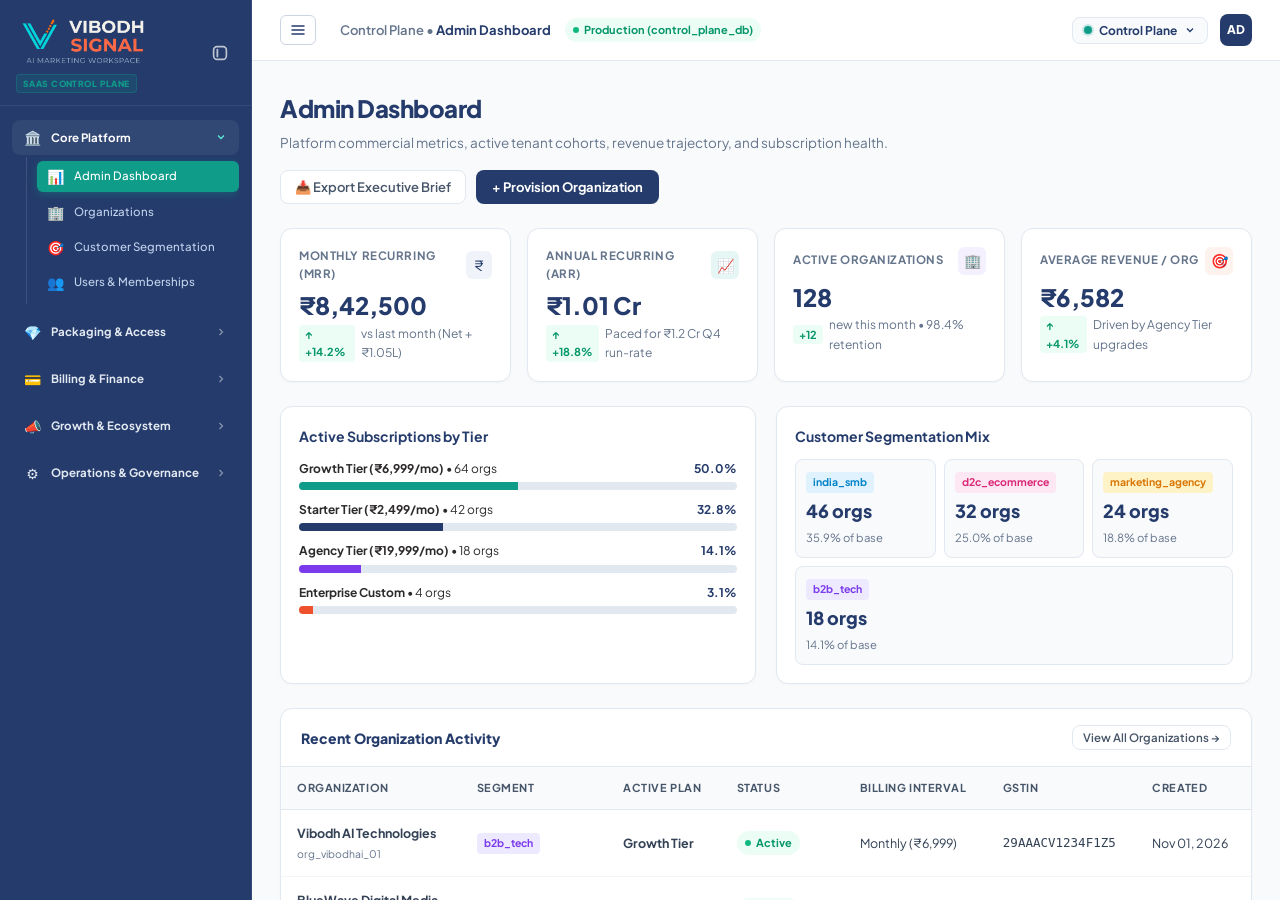
==== commit 97899b7e: "fix(footer): unify footer across dashboard and admin apps with landing page theme" ====
--- a/control-plane.html
+++ b/control-plane.html
@@ -1483,6 +1483,47 @@
           </div>
         </section>
 
+      
+        <!-- Site Footer (Landing Page Theme) -->
+        <footer class="admin-site-footer">
+          <div class="footer-top">
+            <div>
+              <div style="display:flex;align-items:center;gap:10px;margin-bottom:10px;">
+                <img src="assets/vibodh-signal-logo.png" alt="Vibodh Signal" style="height:40px;width:auto;border-radius:6px;display:block;">
+              </div>
+              <div class="footer-brand-title">Vibodh Signal</div>
+              <p class="footer-brand-tagline">An AI-powered digital marketing product from <span>VibodhAI</span>.</p>
+            </div>
+            <div>
+              <h3 class="footer-col-title">Product</h3>
+              <ul class="footer-links">
+                <li><a href="/dashboard.html" class="footer-link">Workspace Dashboard</a></li>
+                <li><a href="/control-plane.html" class="footer-link">SaaS Control Plane</a></li>
+                <li><a href="/usage-analytics.html" class="footer-link">Usage &amp; Analytics</a></li>
+              </ul>
+            </div>
+            <div>
+              <h3 class="footer-col-title">Resources</h3>
+              <ul class="footer-links">
+                <li><a href="/index.html#faqs" class="footer-link">Documentation &amp; FAQs</a></li>
+                <li><a href="mailto:reachus@vibodhai.com" class="footer-link">Help &amp; Support</a></li>
+                <li><a href="/dashboard.html#billing" class="footer-link">Billing &amp; Invoices</a></li>
+              </ul>
+            </div>
+            <div>
+              <h3 class="footer-col-title">Company</h3>
+              <ul class="footer-links">
+                <li><a href="/index.html" class="footer-link">About VibodhAI</a></li>
+                <li><a href="mailto:reachus@vibodhai.com" class="footer-link">Contact</a></li>
+                <li><a href="/index.html" class="footer-link">Privacy &amp; Terms</a></li>
+              </ul>
+            </div>
+          </div>
+          <div class="footer-bottom">
+            <div>&copy; 2026 VibodhAI Technologies. All rights reserved.</div>
+            <div>Vibodh Signal &#8212; AI-Powered Marketing Workspace</div>
+          </div>
+        </footer>
       </div>
     </main>
   </div>
--- a/admin-platform.css
+++ b/admin-platform.css
@@ -135,7 +135,8 @@
 /* ════════════════ ADMIN APPLICATION SHELL ════════════════ */
 .admin-app-container {
   display: flex;
-  min-height: 100vh;
+  height: 100vh;
+  overflow: hidden;
   background: #F8FAFC;
   color: #2D2A2B;
   font-family: 'Plus Jakarta Sans', system-ui, -apple-system, BlinkMacSystemFont, 'Segoe UI', Roboto, sans-serif;
@@ -433,7 +434,9 @@
   display: flex;
   flex-direction: column;
   min-width: 0;
+  height: 100vh;
   overflow-y: auto;
+  overflow-x: hidden;
 }
 
 .admin-topbar {
@@ -1301,3 +1304,90 @@
   font-weight: 800;
   color: #243B6B;
 }
+
+
+/* ═══════════════════════════════════════════════════════════════
+   ADMIN PLATFORM FOOTER (Landing Page Theme)
+   ═══════════════════════════════════════════════════════════════ */
+.admin-site-footer {
+  background: #243B6B;
+  border-top: 1px solid rgba(255, 255, 255, 0.12);
+  padding: 48px 36px 32px;
+  color: #CBD5E1;
+  margin-top: 56px;
+  border-radius: 12px;
+}
+.admin-site-footer .footer-top {
+  display: grid;
+  grid-template-columns: 1.4fr repeat(3, 1fr);
+  gap: 32px;
+  margin-bottom: 32px;
+}
+.admin-site-footer .footer-brand-title {
+  font-size: 15px;
+  font-weight: 800;
+  color: #FFFFFF;
+  margin-top: 6px;
+  letter-spacing: -0.01em;
+}
+.admin-site-footer .footer-brand-tagline {
+  font-size: 12px;
+  color: #CBD5E1;
+  margin-top: 8px;
+  line-height: 1.6;
+}
+.admin-site-footer .footer-brand-tagline span {
+  color: #0F9D8A;
+  font-weight: 700;
+}
+.admin-site-footer .footer-col-title {
+  font-size: 11.5px;
+  font-weight: 800;
+  text-transform: uppercase;
+  letter-spacing: .06em;
+  color: #FFFFFF;
+  margin-bottom: 14px;
+}
+.admin-site-footer .footer-links {
+  display: flex;
+  flex-direction: column;
+  gap: 8px;
+  list-style: none;
+  padding: 0;
+  margin: 0;
+}
+.admin-site-footer .footer-link {
+  font-size: 12.5px;
+  color: #CBD5E1;
+  transition: all 0.2s cubic-bezier(0.16, 1, 0.3, 1);
+  text-decoration: none;
+  display: inline-flex;
+  align-items: center;
+}
+.admin-site-footer .footer-link:hover {
+  color: #0F9D8A;
+  transform: translateX(3px);
+}
+.admin-site-footer .footer-bottom {
+  border-top: 1px solid rgba(255, 255, 255, 0.12);
+  padding-top: 20px;
+  display: flex;
+  justify-content: space-between;
+  align-items: center;
+  flex-wrap: wrap;
+  gap: 12px;
+  font-size: 11.5px;
+  color: #94A3B8;
+}
+@media (max-width: 900px) {
+  .admin-site-footer .footer-top {
+    grid-template-columns: 1fr 1fr;
+    gap: 28px;
+  }
+}
+@media (max-width: 600px) {
+  .admin-site-footer .footer-top {
+    grid-template-columns: 1fr;
+    gap: 24px;
+  }
+}
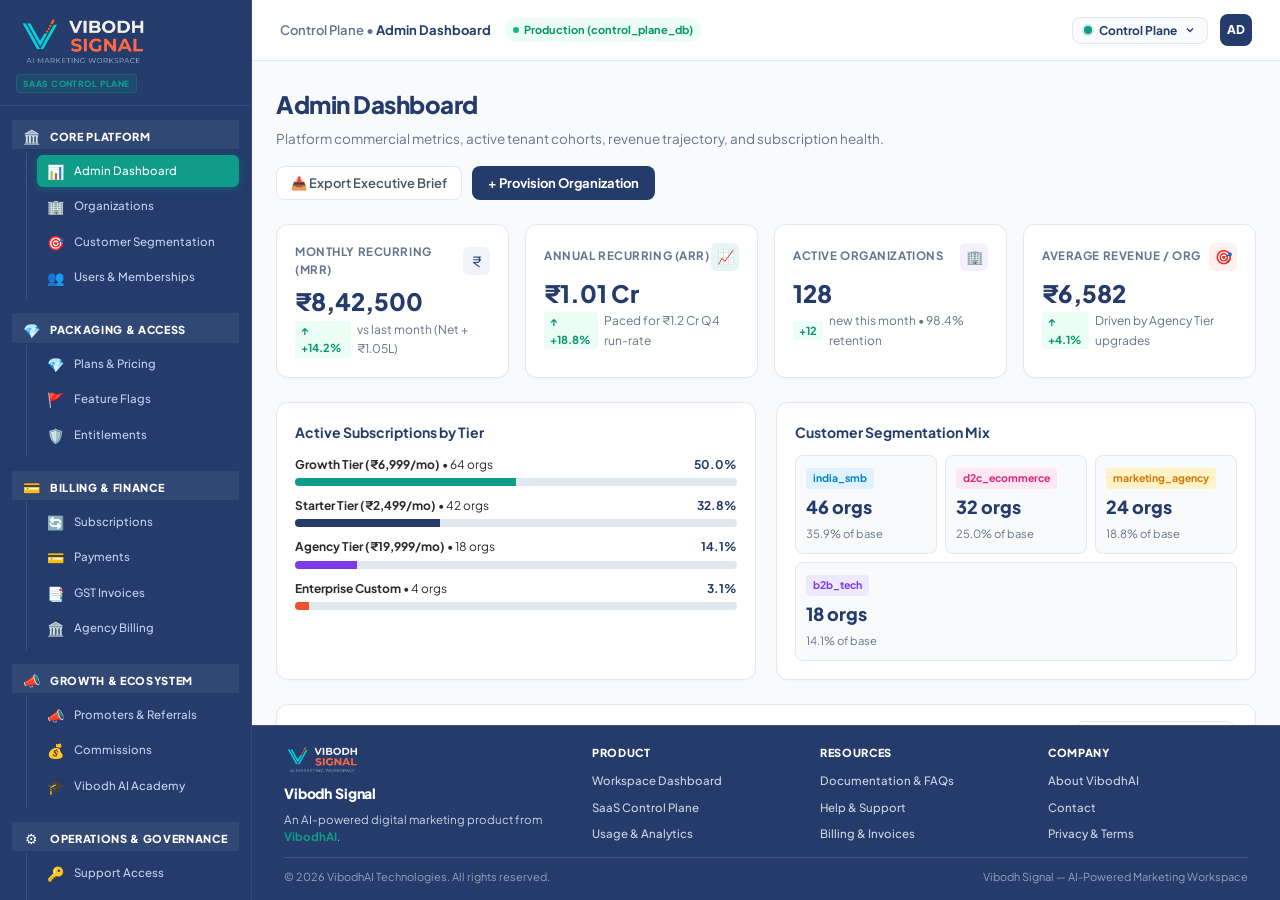
==== commit 1bcdfc40: "fix: remove collapsible sidebars/menus, make footer fixed at bottom, and theme scrollbars to match d" ====
--- a/control-plane.html
+++ b/control-plane.html
@@ -50,29 +50,17 @@
             <span style="font-size:8.5px;font-weight:800;background:rgba(15,157,138,0.15);color:#0F9D8A;border:1px solid rgba(15,157,138,0.3);padding:1.5px 6px;border-radius:4px;text-transform:uppercase;letter-spacing:.05em;">SaaS Control Plane</span>
           </div>
         </div>
-        <div class="admin-sidebar-logo-collapsed" onclick="toggleAdminSidebar()" title="Vibodh Signal — Click to Expand">
-          <div class="admin-logo-collapsed-frame">
-            <img src="assets/vibodh-signal-mini.png" alt="Vibodh Signal" class="admin-logo-collapsed-img">
-          </div>
-        </div>
-        <button type="button" class="admin-sidebar-toggle-btn" id="cp-sidebar-toggle" onclick="toggleAdminSidebar()" title="Toggle Sidebar">
-          <svg class="sidebar-toggle-icon" width="18" height="18" viewBox="0 0 24 24" fill="none" stroke="currentColor" stroke-width="2.2" stroke-linecap="round" stroke-linejoin="round">
-            <rect x="3.5" y="3.5" width="17" height="17" rx="4.5"></rect>
-            <line x1="8.5" y1="7.5" x2="8.5" y2="16.5" stroke-width="2.4"></line>
-          </svg>
-        </button>
+        
       </div>
 
       <nav class="admin-nav" role="navigation">
         <!-- Main Menu 1: Core Platform -->
         <div class="admin-nav-group is-open has-active" id="group-core-platform">
-          <button type="button" class="admin-nav-group-header" onclick="toggleNavGroup('core-platform')" title="Core Platform">
+          <div class="admin-nav-group-header" title="Core Platform">
             <span class="admin-nav-icon">🏛️</span>
             <span class="admin-nav-label">Core Platform</span>
-            <span class="admin-nav-chevron">
-              <svg width="12" height="12" viewBox="0 0 24 24" fill="none" stroke="currentColor" stroke-width="2.5"><polyline points="6 9 12 15 18 9"/></svg>
-            </span>
-          </button>
+            
+          </div>
           <div class="admin-nav-submenu">
             <div class="admin-nav-item active" data-screen="admin-dashboard" title="Admin Dashboard" onclick="switchCpScreen('admin-dashboard')">
               <span class="admin-nav-icon">📊</span>
@@ -94,14 +82,12 @@
         </div>
 
         <!-- Main Menu 2: Packaging & Access -->
-        <div class="admin-nav-group" id="group-packaging-access">
-          <button type="button" class="admin-nav-group-header" onclick="toggleNavGroup('packaging-access')" title="Packaging & Access">
+        <div class="admin-nav-group is-open" id="group-packaging-access">
+          <div class="admin-nav-group-header" title="Packaging & Access">
             <span class="admin-nav-icon">💎</span>
             <span class="admin-nav-label">Packaging &amp; Access</span>
-            <span class="admin-nav-chevron">
-              <svg width="12" height="12" viewBox="0 0 24 24" fill="none" stroke="currentColor" stroke-width="2.5"><polyline points="6 9 12 15 18 9"/></svg>
-            </span>
-          </button>
+            
+          </div>
           <div class="admin-nav-submenu">
             <div class="admin-nav-item" data-screen="plans-pricing" title="Plans & Pricing" onclick="switchCpScreen('plans-pricing')">
               <span class="admin-nav-icon">💎</span>
@@ -119,14 +105,12 @@
         </div>
 
         <!-- Main Menu 3: Billing & Finance -->
-        <div class="admin-nav-group" id="group-billing-finance">
-          <button type="button" class="admin-nav-group-header" onclick="toggleNavGroup('billing-finance')" title="Billing & Finance">
+        <div class="admin-nav-group is-open" id="group-billing-finance">
+          <div class="admin-nav-group-header" title="Billing & Finance">
             <span class="admin-nav-icon">💳</span>
             <span class="admin-nav-label">Billing &amp; Finance</span>
-            <span class="admin-nav-chevron">
-              <svg width="12" height="12" viewBox="0 0 24 24" fill="none" stroke="currentColor" stroke-width="2.5"><polyline points="6 9 12 15 18 9"/></svg>
-            </span>
-          </button>
+            
+          </div>
           <div class="admin-nav-submenu">
             <div class="admin-nav-item" data-screen="subscriptions" title="Subscriptions" onclick="switchCpScreen('subscriptions')">
               <span class="admin-nav-icon">🔄</span>
@@ -148,14 +132,12 @@
         </div>
 
         <!-- Main Menu 4: Growth & Ecosystem -->
-        <div class="admin-nav-group" id="group-growth-ecosystem">
-          <button type="button" class="admin-nav-group-header" onclick="toggleNavGroup('growth-ecosystem')" title="Growth & Ecosystem">
+        <div class="admin-nav-group is-open" id="group-growth-ecosystem">
+          <div class="admin-nav-group-header" title="Growth & Ecosystem">
             <span class="admin-nav-icon">📣</span>
             <span class="admin-nav-label">Growth &amp; Ecosystem</span>
-            <span class="admin-nav-chevron">
-              <svg width="12" height="12" viewBox="0 0 24 24" fill="none" stroke="currentColor" stroke-width="2.5"><polyline points="6 9 12 15 18 9"/></svg>
-            </span>
-          </button>
+            
+          </div>
           <div class="admin-nav-submenu">
             <div class="admin-nav-item" data-screen="promoters-referrals" title="Promoters & Referrals" onclick="switchCpScreen('promoters-referrals')">
               <span class="admin-nav-icon">📣</span>
@@ -173,14 +155,12 @@
         </div>
 
         <!-- Main Menu 5: Operations & Governance -->
-        <div class="admin-nav-group" id="group-operations-governance">
-          <button type="button" class="admin-nav-group-header" onclick="toggleNavGroup('operations-governance')" title="Operations & Governance">
+        <div class="admin-nav-group is-open" id="group-operations-governance">
+          <div class="admin-nav-group-header" title="Operations & Governance">
             <span class="admin-nav-icon">⚙️</span>
             <span class="admin-nav-label">Operations &amp; Governance</span>
-            <span class="admin-nav-chevron">
-              <svg width="12" height="12" viewBox="0 0 24 24" fill="none" stroke="currentColor" stroke-width="2.5"><polyline points="6 9 12 15 18 9"/></svg>
-            </span>
-          </button>
+            
+          </div>
           <div class="admin-nav-submenu">
             <div class="admin-nav-item" data-screen="support-access" title="Support Access" onclick="switchCpScreen('support-access')">
               <span class="admin-nav-icon">🔑</span>
@@ -208,13 +188,7 @@
       <!-- Topbar with App Switcher & Environment Indicator -->
       <header class="admin-topbar">
         <div class="admin-topbar-left">
-          <button type="button" class="admin-topbar-sidebar-toggle" onclick="toggleAdminSidebar()" title="Toggle Sidebar">
-            <svg width="16" height="16" viewBox="0 0 24 24" fill="none" stroke="currentColor" stroke-width="2.2" stroke-linecap="round" stroke-linejoin="round">
-              <line x1="3" y1="12" x2="21" y2="12"></line>
-              <line x1="3" y1="6" x2="21" y2="6"></line>
-              <line x1="3" y1="18" x2="21" y2="18"></line>
-            </svg>
-          </button>
+          
           <div class="admin-breadcrumb">Control Plane &bull; <strong id="current-screen-title">Admin Dashboard</strong></div>
           <span class="status-pill status-active"><span class="dot"></span> Production (control_plane_db)</span>
         </div>
@@ -1484,15 +1458,17 @@
         </section>
 
       
-        <!-- Site Footer (Landing Page Theme) -->
+        
+      </div>
+    <!-- Site Footer (Landing Page Theme - Fixed at Bottom) -->
         <footer class="admin-site-footer">
           <div class="footer-top">
             <div>
-              <div style="display:flex;align-items:center;gap:10px;margin-bottom:10px;">
-                <img src="assets/vibodh-signal-logo.png" alt="Vibodh Signal" style="height:40px;width:auto;border-radius:6px;display:block;">
+              <div style="display:flex;align-items:center;gap:10px;margin-bottom:6px;">
+                <img src="assets/vibodh-signal-logo.png" alt="Vibodh Signal" style="height:32px;width:auto;display:block;">
               </div>
               <div class="footer-brand-title">Vibodh Signal</div>
-              <p class="footer-brand-tagline">An AI-powered digital marketing product from <span>VibodhAI</span>.</p>
+              <p class="footer-brand-tagline">An AI-powered digital marketing product from <span style="color:#0F9D8A;font-weight:700;">VibodhAI</span>.</p>
             </div>
             <div>
               <h3 class="footer-col-title">Product</h3>
@@ -1505,17 +1481,17 @@
             <div>
               <h3 class="footer-col-title">Resources</h3>
               <ul class="footer-links">
-                <li><a href="/index.html#faqs" class="footer-link">Documentation &amp; FAQs</a></li>
-                <li><a href="mailto:reachus@vibodhai.com" class="footer-link">Help &amp; Support</a></li>
-                <li><a href="/dashboard.html#billing" class="footer-link">Billing &amp; Invoices</a></li>
+                <li><a href="/#faqs" class="footer-link">Documentation &amp; FAQs</a></li>
+                <li><a href="mailto:support@vibodhai.com" class="footer-link">Help &amp; Support</a></li>
+                <li><a href="/dashboard.html" class="footer-link" onclick="if(window.switchAppView){window.switchAppView('billing');return false;}">Billing &amp; Invoices</a></li>
               </ul>
             </div>
             <div>
               <h3 class="footer-col-title">Company</h3>
               <ul class="footer-links">
-                <li><a href="/index.html" class="footer-link">About VibodhAI</a></li>
+                <li><a href="/#why-choose-us" class="footer-link">About VibodhAI</a></li>
                 <li><a href="mailto:reachus@vibodhai.com" class="footer-link">Contact</a></li>
-                <li><a href="/index.html" class="footer-link">Privacy &amp; Terms</a></li>
+                <li><a href="#" class="footer-link">Privacy &amp; Terms</a></li>
               </ul>
             </div>
           </div>
@@ -1524,7 +1500,6 @@
             <div>Vibodh Signal &#8212; AI-Powered Marketing Workspace</div>
           </div>
         </footer>
-      </div>
     </main>
   </div>
 
@@ -1607,7 +1582,7 @@
     function toggleAdminSidebar() {
       const sidebar = document.getElementById('admin-sidebar');
       if (!sidebar) return;
-      const isCollapsed = sidebar.classList.toggle('collapsed');
+      const isCollapsed = false;
       try {
         localStorage.setItem('vibodh_cp_sidebar_collapsed', isCollapsed ? 'true' : 'false');
       } catch(e) {}
@@ -1617,7 +1592,7 @@
     // Restore sidebar state
     document.addEventListener('DOMContentLoaded', () => {
       try {
-        if (localStorage.getItem('vibodh_cp_sidebar_collapsed') === 'true') {
+        if (false) {
           document.getElementById('admin-sidebar')?.classList.add('collapsed');
         }
       } catch(e) {}
--- a/admin-platform.css
+++ b/admin-platform.css
@@ -144,7 +144,7 @@
 
 /* Admin Sidebar */
 .admin-sidebar {
-  width: 252px;
+  width: 252px !important;
   background: #243B6B;
   border-right: 1px solid rgba(255, 255, 255, 0.08);
   display: flex;
@@ -152,12 +152,11 @@
   position: sticky;
   top: 0;
   height: 100vh;
-  overflow-y: auto;
+  overflow: hidden;
   overflow-x: hidden;
   z-index: 50;
   flex-shrink: 0;
   color: #C0D1EC;
-  transition: width 0.22s cubic-bezier(0.4, 0, 0.2, 1);
 }
 
 /* Collapsed Sidebar Styles */
@@ -1001,18 +1000,19 @@
   display: flex;
   align-items: center;
   gap: 10px;
-  padding: 8px 11px;
+  padding: 8px 11px 4px;
   background: transparent;
-  border: 1px solid transparent;
-  border-radius: 8px;
+  border: none;
   font-family: inherit;
-  font-size: 11.5px;
-  font-weight: 700;
-  color: #E2E8F0;
-  cursor: pointer;
+  font-size: 11px;
+  font-weight: 800;
+  color: #5EEAD4;
+  text-transform: uppercase;
+  letter-spacing: .06em;
+  cursor: default;
   text-align: left;
-  transition: all 0.18s ease;
   user-select: none;
+  pointer-events: none;
 }
 .admin-nav-group-header:hover {
   background: rgba(255, 255, 255, 0.08);
@@ -1047,18 +1047,17 @@
 
 /* Submenu container */
 .admin-nav-submenu {
-  max-height: 0;
-  overflow: hidden;
-  opacity: 0;
-  transition: max-height 0.28s cubic-bezier(0.4, 0, 0.2, 1), opacity 0.2s ease, padding 0.2s ease;
-  display: flex;
+  max-height: none !important;
+  overflow: visible !important;
+  opacity: 1 !important;
+  display: flex !important;
   flex-direction: column;
   gap: 2px;
   padding-left: 10px;
   margin-left: 14px;
   border-left: 1.5px solid rgba(255, 255, 255, 0.12);
   margin-top: 2px;
-  margin-bottom: 2px;
+  margin-bottom: 6px;
 }
 
 .admin-nav-group.is-open .admin-nav-submenu {
@@ -1391,3 +1390,216 @@
     gap: 24px;
   }
 }
+
+/* Non-collapsible submenus: hide chevrons and toggle buttons */
+.admin-nav-chevron { display: none !important; }
+.admin-sidebar-toggle-btn { display: none !important; }
+.admin-topbar-sidebar-toggle { display: none !important; }
+.admin-sidebar-logo-collapsed { display: none !important; }
+
+/* Fixed Footer at the bottom of the viewport/main container */
+.admin-main {
+  flex: 1;
+  display: flex;
+  flex-direction: column;
+  height: 100vh;
+  overflow: hidden;
+  background: #F8FAFC;
+  min-width: 0;
+}
+
+.admin-header {
+  flex-shrink: 0;
+}
+
+.admin-screen-container {
+  flex: 1;
+  overflow-y: auto;
+  overflow-x: hidden;
+  padding: 24px;
+  min-height: 0;
+}
+
+.admin-site-footer {
+  flex-shrink: 0;
+  background: #243B6B !important;
+  border-top: 1px solid rgba(255, 255, 255, 0.12) !important;
+  padding: 18px 32px 14px !important;
+  color: #CBD5E1 !important;
+  width: 100% !important;
+  margin: 0 !important;
+  border-radius: 0 !important;
+  box-sizing: border-box !important;
+  z-index: 20;
+}
+
+.admin-site-footer .footer-top {
+  display: grid;
+  grid-template-columns: 1.4fr repeat(3, 1fr);
+  gap: 28px;
+  margin-bottom: 12px;
+}
+
+.admin-site-footer .footer-brand-title {
+  font-size: 14px;
+  font-weight: 800;
+  color: #FFFFFF !important;
+  margin-top: 4px;
+  letter-spacing: -0.01em;
+}
+
+.admin-site-footer .footer-brand-tagline {
+  font-size: 11.5px;
+  color: #CBD5E1 !important;
+  margin-top: 4px;
+  margin-bottom: 0;
+  line-height: 1.45;
+}
+
+.admin-site-footer .footer-col-title {
+  font-size: 11px;
+  font-weight: 800;
+  text-transform: uppercase;
+  letter-spacing: .06em;
+  color: #FFFFFF !important;
+  margin: 0 0 8px 0;
+}
+
+.admin-site-footer .footer-links {
+  list-style: none;
+  padding: 0;
+  margin: 0;
+  display: flex;
+  flex-direction: column;
+  gap: 5px;
+}
+
+.admin-site-footer .footer-link {
+  font-size: 11.5px;
+  color: #CBD5E1 !important;
+  text-decoration: none;
+  font-weight: 500;
+  transition: all 0.15s ease;
+}
+
+.admin-site-footer .footer-link:hover {
+  color: #0F9D8A !important;
+  transform: translateX(2px);
+}
+
+.admin-site-footer .footer-bottom {
+  border-top: 1px solid rgba(255, 255, 255, 0.12);
+  padding-top: 10px;
+  display: flex;
+  justify-content: space-between;
+  align-items: center;
+  font-size: 11px;
+  color: #94A3B8;
+}
+
+/* ═══════════════════════════════════════════════════════════════
+   THEMED SCROLLBARS (Matching Dashboard System)
+   ═══════════════════════════════════════════════════════════════ */
+
+/* Global Smooth Scrollbars */
+* {
+  scrollbar-width: thin;
+  scrollbar-color: #CBD5E1 transparent;
+}
+
+::-webkit-scrollbar {
+  width: 6px;
+  height: 6px;
+}
+
+::-webkit-scrollbar-track {
+  background: transparent;
+}
+
+::-webkit-scrollbar-thumb {
+  background: #CBD5E1;
+  border-radius: 9999px;
+  transition: background 0.2s ease;
+}
+
+::-webkit-scrollbar-thumb:hover {
+  background: #94A3B8;
+}
+
+/* Dark Theme Scrollbars: Sidebar & Navigation (Indigo Theme) */
+.admin-sidebar,
+.admin-nav,
+.sidebar,
+.sidebar-nav {
+  scrollbar-width: thin !important;
+  scrollbar-color: rgba(255, 255, 255, 0.2) transparent !important;
+}
+
+.admin-sidebar::-webkit-scrollbar,
+.admin-nav::-webkit-scrollbar,
+.sidebar::-webkit-scrollbar,
+.sidebar-nav::-webkit-scrollbar {
+  width: 5px !important;
+  height: 5px !important;
+}
+
+.admin-sidebar::-webkit-scrollbar-track,
+.admin-nav::-webkit-scrollbar-track,
+.sidebar::-webkit-scrollbar-track,
+.sidebar-nav::-webkit-scrollbar-track {
+  background: transparent !important;
+}
+
+.admin-sidebar::-webkit-scrollbar-thumb,
+.admin-nav::-webkit-scrollbar-thumb,
+.sidebar::-webkit-scrollbar-thumb,
+.sidebar-nav::-webkit-scrollbar-thumb {
+  background: rgba(255, 255, 255, 0.2) !important;
+  border-radius: 9999px !important;
+}
+
+.admin-sidebar::-webkit-scrollbar-thumb:hover,
+.admin-nav::-webkit-scrollbar-thumb:hover,
+.sidebar::-webkit-scrollbar-thumb:hover,
+.sidebar-nav::-webkit-scrollbar-thumb:hover {
+  background: rgba(255, 255, 255, 0.38) !important;
+}
+
+/* Light Theme Scrollbars: Screen Container & Page Content */
+.admin-screen-container,
+.admin-main,
+.page-content,
+.admin-modal-body {
+  scrollbar-width: thin !important;
+  scrollbar-color: #CBD5E1 transparent !important;
+}
+
+.admin-screen-container::-webkit-scrollbar,
+.admin-main::-webkit-scrollbar,
+.page-content::-webkit-scrollbar,
+.admin-modal-body::-webkit-scrollbar {
+  width: 6px !important;
+  height: 6px !important;
+}
+
+.admin-screen-container::-webkit-scrollbar-track,
+.admin-main::-webkit-scrollbar-track,
+.page-content::-webkit-scrollbar-track,
+.admin-modal-body::-webkit-scrollbar-track {
+  background: transparent !important;
+}
+
+.admin-screen-container::-webkit-scrollbar-thumb,
+.admin-main::-webkit-scrollbar-thumb,
+.page-content::-webkit-scrollbar-thumb,
+.admin-modal-body::-webkit-scrollbar-thumb {
+  background: #CBD5E1 !important;
+  border-radius: 9999px !important;
+}
+
+.admin-screen-container::-webkit-scrollbar-thumb:hover,
+.admin-main::-webkit-scrollbar-thumb:hover,
+.page-content::-webkit-scrollbar-thumb:hover,
+.admin-modal-body::-webkit-scrollbar-thumb:hover {
+  background: #94A3B8 !important;
+}
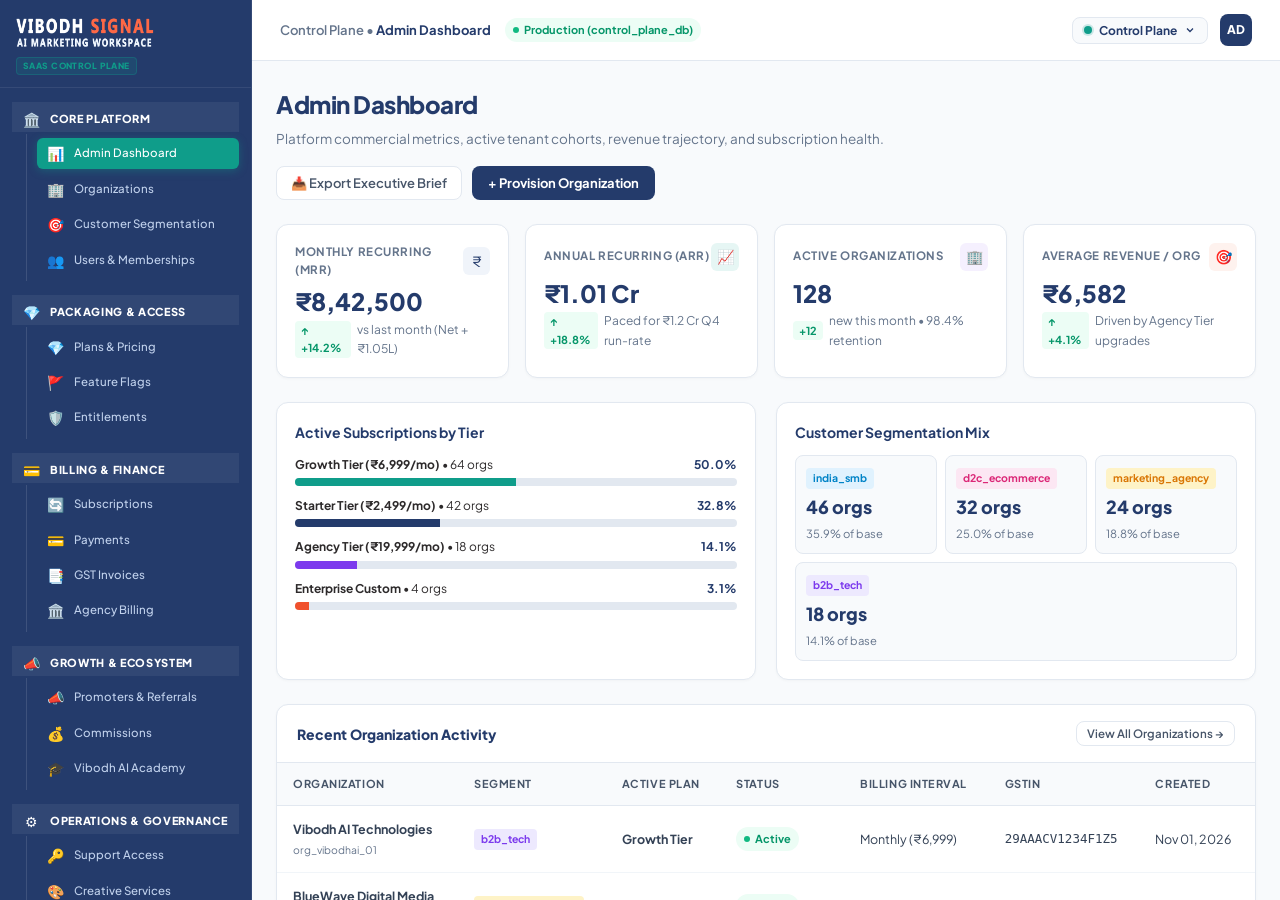
==== commit 50f5f498: "refine: unify Vibodh branding and icon colors" ====
--- a/control-plane.html
+++ b/control-plane.html
@@ -45,7 +45,7 @@
     <aside class="admin-sidebar" id="admin-sidebar">
       <div class="admin-sidebar-header" style="padding:14px 16px 12px;border-bottom:1px solid rgba(255,255,255,0.08);display:flex;align-items:center;justify-content:space-between;gap:8px;">
         <div class="admin-sidebar-brand" style="display:flex;flex-direction:column;gap:4px;">
-          <img src="assets/vibodh-signal-logo.png" alt="Vibodh Signal" style="width:138px; height:auto; display:block;">
+          <img src="assets/vibodh-signal-wordmark.png" alt="Vibodh Signal" style="width:138px; height:auto; display:block;">
           <div style="display:flex;align-items:center;gap:6px;">
             <span style="font-size:8.5px;font-weight:800;background:rgba(15,157,138,0.15);color:#0F9D8A;border:1px solid rgba(15,157,138,0.3);padding:1.5px 6px;border-radius:4px;text-transform:uppercase;letter-spacing:.05em;">SaaS Control Plane</span>
           </div>
@@ -1465,7 +1465,7 @@
           <div class="footer-top">
             <div>
               <div style="display:flex;align-items:center;gap:10px;margin-bottom:6px;">
-                <img src="assets/vibodh-signal-logo.png" alt="Vibodh Signal" style="height:32px;width:auto;display:block;">
+                <img src="assets/vibodh-signal-wordmark.png" alt="Vibodh Signal" style="height:32px;width:auto;display:block;">
               </div>
               <div class="footer-brand-title">Vibodh Signal</div>
               <p class="footer-brand-tagline">An AI-powered digital marketing product from <span style="color:#0F9D8A;font-weight:700;">VibodhAI</span>.</p>
@@ -1496,7 +1496,7 @@
             </div>
           </div>
           <div class="footer-bottom">
-            <div>&copy; 2026 VibodhAI Technologies. All rights reserved.</div>
+            <div>&copy; 2026 Vibodh AI Labs LLP. All rights reserved.</div>
             <div>Vibodh Signal &#8212; AI-Powered Marketing Workspace</div>
           </div>
         </footer>
--- a/admin-platform.css
+++ b/admin-platform.css
@@ -367,11 +367,16 @@
 .pill-usage { background: #F5F0FE; color: #7C3AED; }
 
 .admin-nav {
-  padding: 14px 12px;
-  flex: 1;
+  padding: 14px 12px 28px;
+  flex: 1 1 0%;
+  min-height: 0;
+  overflow-y: auto !important;
+  overflow-x: hidden !important;
   display: flex;
   flex-direction: column;
   gap: 3px;
+  scrollbar-width: thin !important;
+  scrollbar-color: rgba(255, 255, 255, 0.22) transparent !important;
 }
 .admin-nav-category {
   font-size: 9px;
@@ -1397,72 +1402,80 @@
 .admin-topbar-sidebar-toggle { display: none !important; }
 .admin-sidebar-logo-collapsed { display: none !important; }
 
-/* Fixed Footer at the bottom of the viewport/main container */
+/* Natural End-of-Page Footer (NOT locked, appears at the end when scrolling) */
 .admin-main {
   flex: 1;
   display: flex;
   flex-direction: column;
   height: 100vh;
-  overflow: hidden;
+  overflow-y: auto !important;
+  overflow-x: hidden !important;
   background: #F8FAFC;
   min-width: 0;
+  scrollbar-width: thin;
+  scrollbar-color: #CBD5E1 transparent;
 }
 
 .admin-header {
+  position: sticky;
+  top: 0;
+  z-index: 40;
   flex-shrink: 0;
+  background: #FFFFFF;
 }
 
 .admin-screen-container {
-  flex: 1;
-  overflow-y: auto;
-  overflow-x: hidden;
+  flex: 1 0 auto;
+  overflow: visible !important;
   padding: 24px;
   min-height: 0;
 }
 
 .admin-site-footer {
+  margin-top: auto !important;
   flex-shrink: 0;
   background: #243B6B !important;
   border-top: 1px solid rgba(255, 255, 255, 0.12) !important;
-  padding: 18px 32px 14px !important;
+  padding: 44px 36px 30px !important;
   color: #CBD5E1 !important;
   width: 100% !important;
-  margin: 0 !important;
+  margin-left: 0 !important;
+  margin-right: 0 !important;
+  margin-bottom: 0 !important;
   border-radius: 0 !important;
   box-sizing: border-box !important;
-  z-index: 20;
 }
 
 .admin-site-footer .footer-top {
   display: grid;
   grid-template-columns: 1.4fr repeat(3, 1fr);
-  gap: 28px;
-  margin-bottom: 12px;
+  gap: 36px;
+  margin-bottom: 28px;
 }
 
 .admin-site-footer .footer-brand-title {
-  font-size: 14px;
+  font-size: 15px;
   font-weight: 800;
   color: #FFFFFF !important;
-  margin-top: 4px;
+  margin-top: 6px;
   letter-spacing: -0.01em;
 }
 
 .admin-site-footer .footer-brand-tagline {
+  font-size: 12px;
+  color: #CBD5E1 !important;
+  margin-top: 6px;
+  margin-bottom: 0;
+  line-height: 1.55;
+}
+
+.admin-site-footer .footer-col-title {
   font-size: 11.5px;
-  color: #CBD5E1 !important;
-  margin-top: 4px;
-  margin-bottom: 0;
-  line-height: 1.45;
-}
-
-.admin-site-footer .footer-col-title {
-  font-size: 11px;
   font-weight: 800;
   text-transform: uppercase;
   letter-spacing: .06em;
   color: #FFFFFF !important;
-  margin: 0 0 8px 0;
+  margin: 0 0 12px 0;
 }
 
 .admin-site-footer .footer-links {
@@ -1471,11 +1484,11 @@
   margin: 0;
   display: flex;
   flex-direction: column;
-  gap: 5px;
+  gap: 8px;
 }
 
 .admin-site-footer .footer-link {
-  font-size: 11.5px;
+  font-size: 12px;
   color: #CBD5E1 !important;
   text-decoration: none;
   font-weight: 500;
@@ -1489,11 +1502,11 @@
 
 .admin-site-footer .footer-bottom {
   border-top: 1px solid rgba(255, 255, 255, 0.12);
-  padding-top: 10px;
+  padding-top: 18px;
   display: flex;
   justify-content: space-between;
   align-items: center;
-  font-size: 11px;
+  font-size: 11.5px;
   color: #94A3B8;
 }
 
